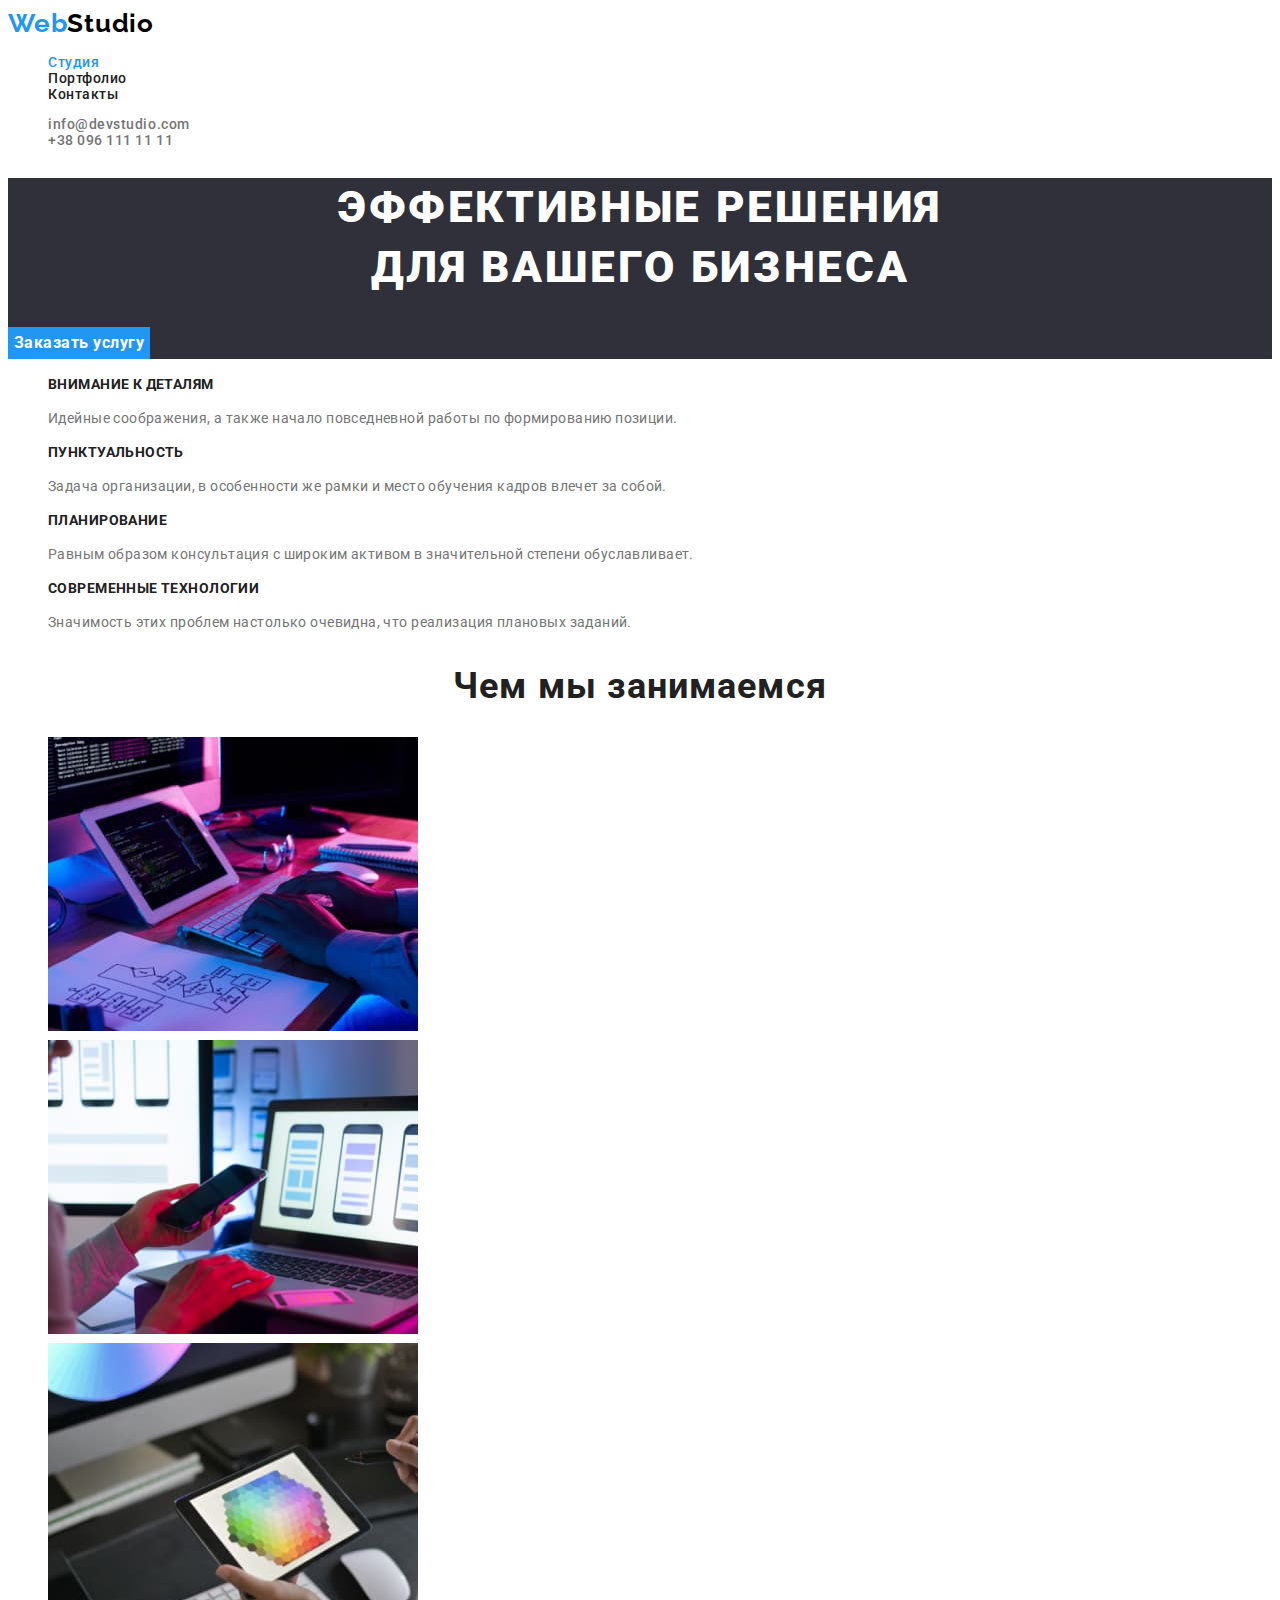
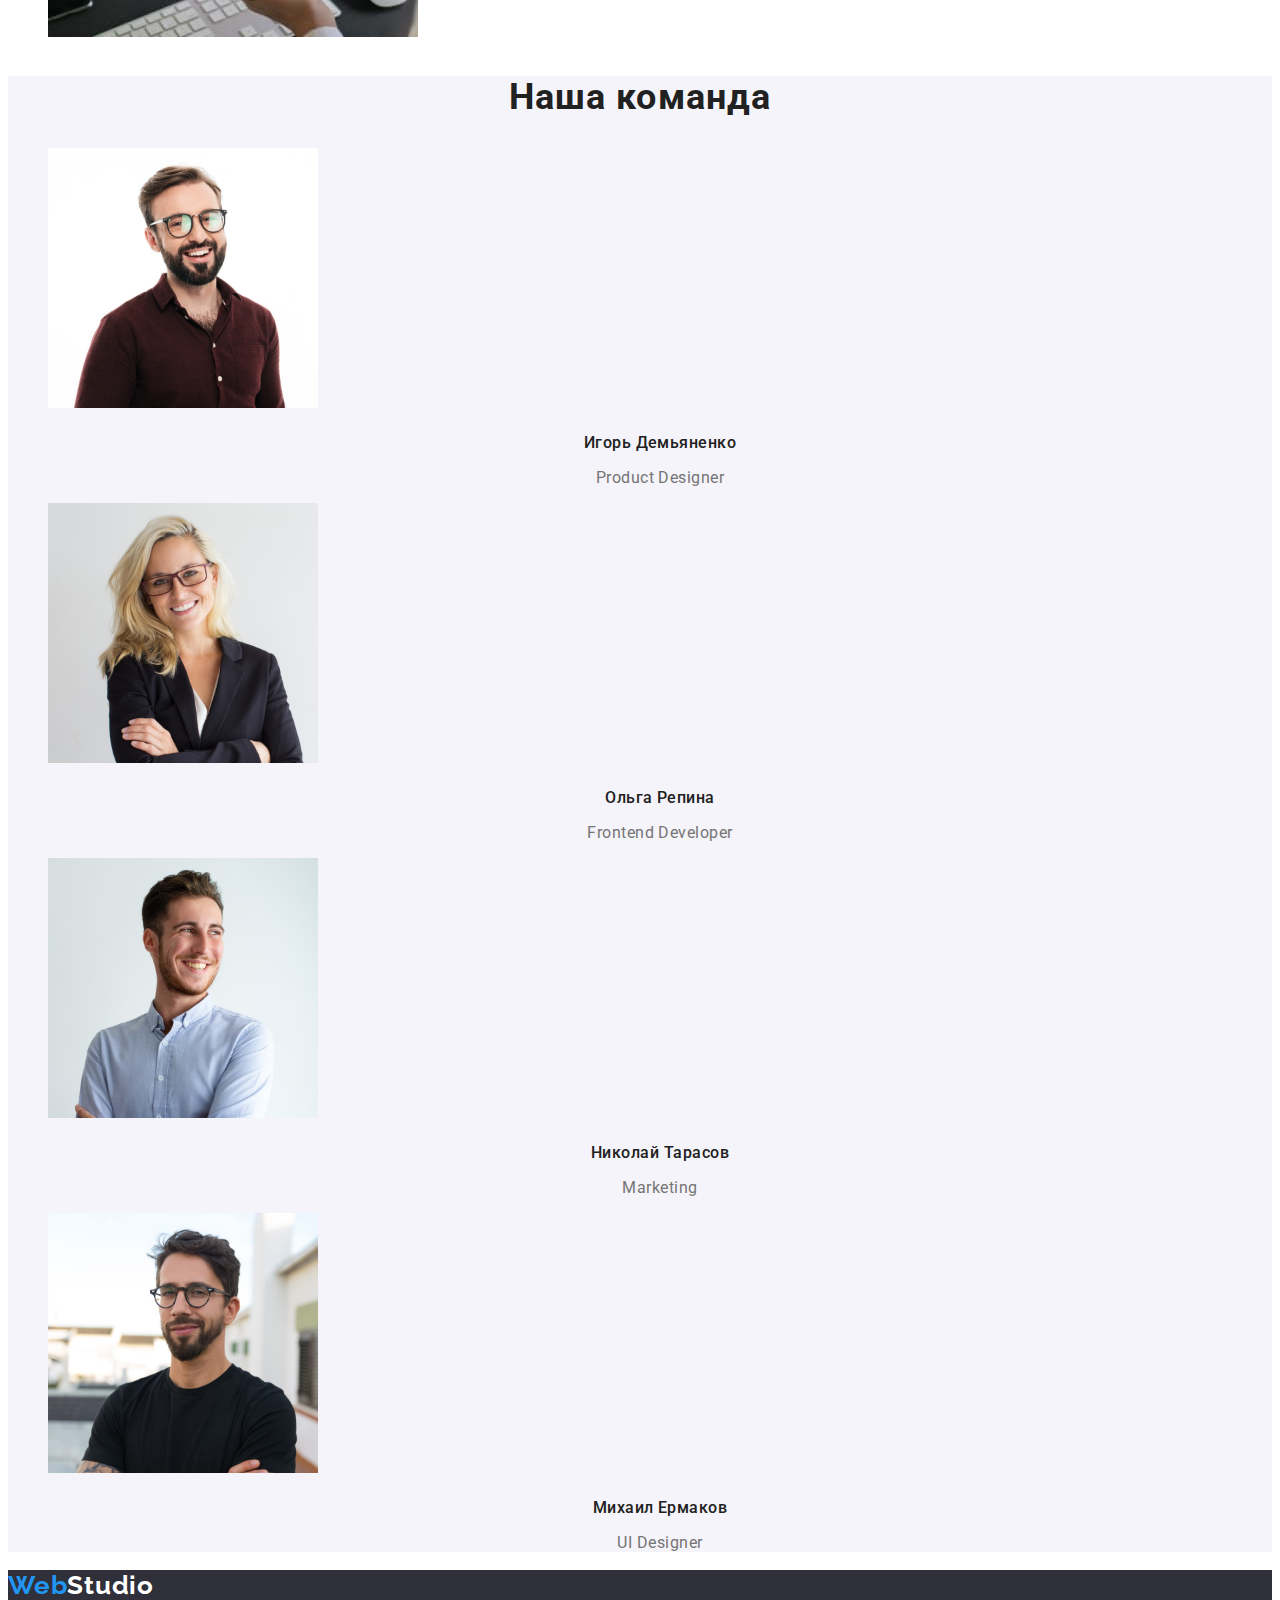
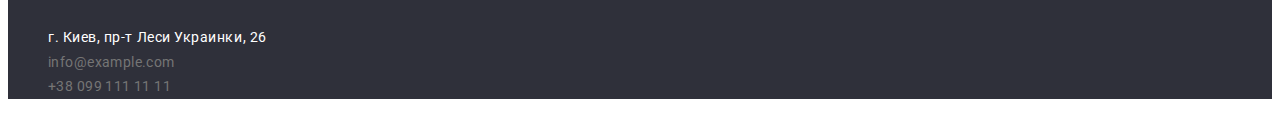
==== index.html @ 8a8a5fe9 "Перенесение фалов" ====
<!DOCTYPE html>
<html lang="ru">
  <head>
    <meta charset="UTF-8" />
    <meta http-equiv="X-UA-Compatible" content="IE=edge" />
    <meta name="viewport" content="width=device-width, initial-scale=1.0" />
    <title>Document</title>
    <link rel="preconnect" href="https://fonts.googleapis.com" />
    <link rel="preconnect" href="https://fonts.gstatic.com" crossorigin />
    <link
      href="https://fonts.googleapis.com/css2?family=Raleway:wght@700&family=Roboto:wght@400;500;700;900&display=swap"
      rel="stylesheet"
    />
    <link rel="stylesheet" href="./css/styles.css" />
  </head>
  <body>
    <!--Шапка сайтa-->
    <header class="header">
      <nav class="nav">
        <a href="./index.html" class="logo">Web<span class="logo-black">Studio</span></a>
        <ul class="site-nav list">
          <li><a href="" class="current">Студия</a></li>
          <li><a href="./portfolio.html" class="nav-link">Портфолио</a></li>
          <li><a href="" class="nav-link">Контакты</a></li>
        </ul>
      </nav>
      <ul class="contacts list">
        <li class="contacts-list">
          <a href="mailto:info@devstudio.com" class="contacts-link">info@devstudio.com</a>
        </li>
        <li class="contacts-list">
          <a href="tel:+380961111111" class="contacts-link">+38 096 111 11 11</a>
        </li>
      </ul>
    </header>
    <main>
      <!--Предложение услуги-->
      <section class="hero">
        <h1 class="hero-title">Эффективные решения <br />для вашего бизнеса</h1>
        <button type="button" class="button primary">Заказать услугу</button>
      </section>
      <!--Преимущества-->
      <section class="benefits">
        <h2 hidden>Преимущества</h2>
        <ul class="list">
          <li class="benefits-item">
            <h3 class="benefits-title">Внимание к деталям</h3>
            <p class="benefits-text">
              Идейные соображения, а также начало повседневной работы по формированию позиции.
            </p>
          </li>
          <li class="benefits-item">
            <h3 class="benefits-title">Пунктуальность</h3>
            <p class="benefits-text">
              Задача организации, в особенности же рамки и место обучения кадров влечет за собой.
            </p>
          </li>
          <li class="benefits-item">
            <h3 class="benefits-title">Планирование</h3>
            <p class="benefits-text">
              Равным образом консультация с широким активом в значительной степени обуславливает.
            </p>
          </li>
          <li class="benefits-item">
            <h3 class="benefits-title">Современные технологии</h3>
            <p class="benefits-text">
              Значимость этих проблем настолько очевидна, что реализация плановых заданий.
            </p>
          </li>
        </ul>
      </section>
      <!--Род деятельности-->
      <section class="occupation">
        <h2 class="title">Чем мы занимаемся</h2>
        <ul class="list">
          <li class="occupation-img">
            <img src="./images/occupation/box1.jpg" alt="Програмирование" width="370" />
          </li>
          <li class="occupation-img">
            <img
              src="./images/occupation/box2.jpg"
              alt="Оформление мобильных приложений"
              width="370"
            />
          </li>
          <li class="occupation-img">
            <img src="./images/occupation/box3.jpg" alt="Палитра цветов на планшете" width="370" />
          </li>
        </ul>
      </section>
      <!--Команда-->
      <section class="team">
        <h2 class="title">Наша команда</h2>
        <ul class="list">
          <li class="team-img">
            <img src="./images/team/team1.jpg" alt="Портрет" width="270" />
            <h3 class="team-title">Игорь Демьяненко</h3>
            <p class="team-text">Product Designer</p>
          </li>
          <li class="team-img">
            <img src="./images/team/team2.jpg" alt="Портрет" width="270" />
            <h3 class="team-title">Ольга Репина</h3>
            <p class="team-text">Frontend Developer</p>
          </li>
          <li class="team-img">
            <img src="./images/team/team3.jpg" alt="Портрет" width="270" />
            <h3 class="team-title">Николай Тарасов</h3>
            <p class="team-text">Marketing</p>
          </li>
          <li class="team-img">
            <img src="./images/team/team4.jpg" alt="Портрет" width="270" />
            <h3 class="team-title">Михаил Ермаков</h3>
            <p class="team-text">UI Designer</p>
          </li>
        </ul>
      </section>
    </main>
    <!--Футер-->
    <footer class="footer">
      <a href="./index.html" class="logo">Web<span class="logo-white">Studio</span></a>
      <address class="address">
        <ul class="list">
          <li class="address-item">
            <a href="" class="adress-link">г. Киев, пр-т Леси Украинки, 26</a>
          </li>
          <li class="contacts-footer">
            <a href="mail.to:info@example.com" class="contacts-link">info@example.com</a>
          </li>
          <li class="contacts-footer">
            <a href="tel:+380991111111" class="contacts-link">+38 099 111 11 11</a>
          </li>
        </ul>
      </address>
    </footer>
  </body>
</html>
---- css/styles.css ----
:root {
  --primary-text-color: #757575;
  --title-text-color: #212121;
  --accent-color: #2196f3;
  --primary-white-color: #ffffff;
  --primary-black-color: #000000;
  --primary-font-family: 'Roboto', sans-serif;
  --secondary-font: 'Raleway', sans-serif;
  --background-color: #2f303a;
  --bgc-secondary-color: #f5f4fa;
}

body {
  font-family: var(--primary-font-family);
  font-size: 18px;
  line-height: 1.67;
  letter-spacing: 0.03em;
  background-color: var(--primary-white-color);
  color: var(--primary-text-color);
}

/* Точки списка, линки */
.list {
  list-style: none;
}

[href] {
  text-decoration: none;
}

/* Хедер*/
.header {
  background-color: var(--primary-white-color);
}

/* Логотип */
.logo {
  font-family: var(--secondary-font);
  font-weight: 700;
  font-size: 26px;
  line-height: 1.19;
  letter-spacing: 0.03em;
  color: var(--accent-color);
}

.logo-black {
  color: var(--primary-black-color);
}

.logo-white {
  color: var(--primary-white-color);
}

/* Навигация */

.site-nav {
  font-weight: 500;
  font-size: 14px;
  line-height: 1.14;
}

.nav-link {
  color: var(--title-text-color);
}

.site-nav .current {
  color: var(--accent-color);
}

.nav-link:hover,
.nav-link:focus {
  color: var(--accent-color);
}

/* Контакты*/

.contacts {
  font-weight: 500;
  font-size: 14px;
  line-height: 1.14;
}

.contacts-link {
  color: var(--primary-text-color);
}

.contacts-link:hover,
.contacts-link:focus {
  color: var(--accent-color);
}

/* Секция герой */

.hero {
  background-color: var(--background-color);
}

.hero-title {
  font-weight: 900;
  font-size: 44px;
  line-height: 1.36;
  text-align: center;
  letter-spacing: 0.06em;
  text-transform: uppercase;
  color: var(--primary-white-color);
}

/* Кнопка */

.button.primary {
  font-weight: 700;
  font-size: 16px;
  line-height: 1.87;
  cursor: pointer;
  background-color: var(--accent-color);
  color: var(--primary-white-color);
}

.button.primary:hover,
.button.primary:focus {
  background-color: #188ce8;
}

/* Секция преимущества */

.benefits {
  background-color: var(--primary-white-color);
}

.benefits-title {
  font-weight: 700;
  font-size: 14px;
  line-height: 1.14;
  letter-spacing: 0.03em;
  text-transform: uppercase;
  color: var(--title-text-color);
}

.benefits-text {
  font-size: 14px;
  line-height: 1.71;
  letter-spacing: 0.03em;
  color: var(--primary-text-color);
}

/* Секция род деятельности */

.title {
  font-weight: 700;
  font-size: 36px;
  line-height: 1.17;
  text-align: center;
  letter-spacing: 0.03em;
  color: var(--title-text-color);
}

/* Секция команда */

.team {
  background-color: var(--bgc-secondary-color);
}

.team-title {
  font-weight: 500;
  font-size: 16px;
  line-height: 1.19;
  text-align: center;
  letter-spacing: 0.03em;
  color: var(--title-text-color);
}

.team-text {
  font-size: 16px;
  line-height: 1.19;
  text-align: center;
  letter-spacing: 0.03em;
  color: var(--primary-text-color);
}

/* Футер */

.footer {
  background-color: var(--background-color);
}

.address {
  font-style: normal;
}

.adress-link {
  font-size: 14px;
  color: var(--primary-white-color);
}

.contacts-footer {
  font-size: 14px;
  line-height: 1.71;
  letter-spacing: 0.03em;
  color: rgba(255, 255, 255, 0.6);
}

/* Cтили для страницы портфолио */

.site-nav .current {
  color: var(--accent-color);
}

.site-nav .current:hover,
.site-nav .current:focus {
  color: var(--accent-color);
}

/* Кнопка */

.button {
  font-family: inherit;
  font-weight: 500;
  font-size: 16px;
  line-height: 1.62;
  text-align: center;
  letter-spacing: 0.03em;
  cursor: pointer;
  border: none;
  color: var(--title-text-color);
  background-color: var(--bgc-secondary-color);
}

.button:hover,
.button:focus {
  color: var(--primary-white-color);
  background-color: var(--accent-color);
}

/* Секция портфолио */

.portfolio-title {
  font-weight: 700;
  font-size: 18px;
  line-height: 2;
  letter-spacing: 0.06em;
  color: var(--title-text-color);
}

.portfolio-text {
  font-size: 16px;
  line-height: 1.87;
  letter-spacing: 0.03em;
  color: var(--primary-text-color);
}
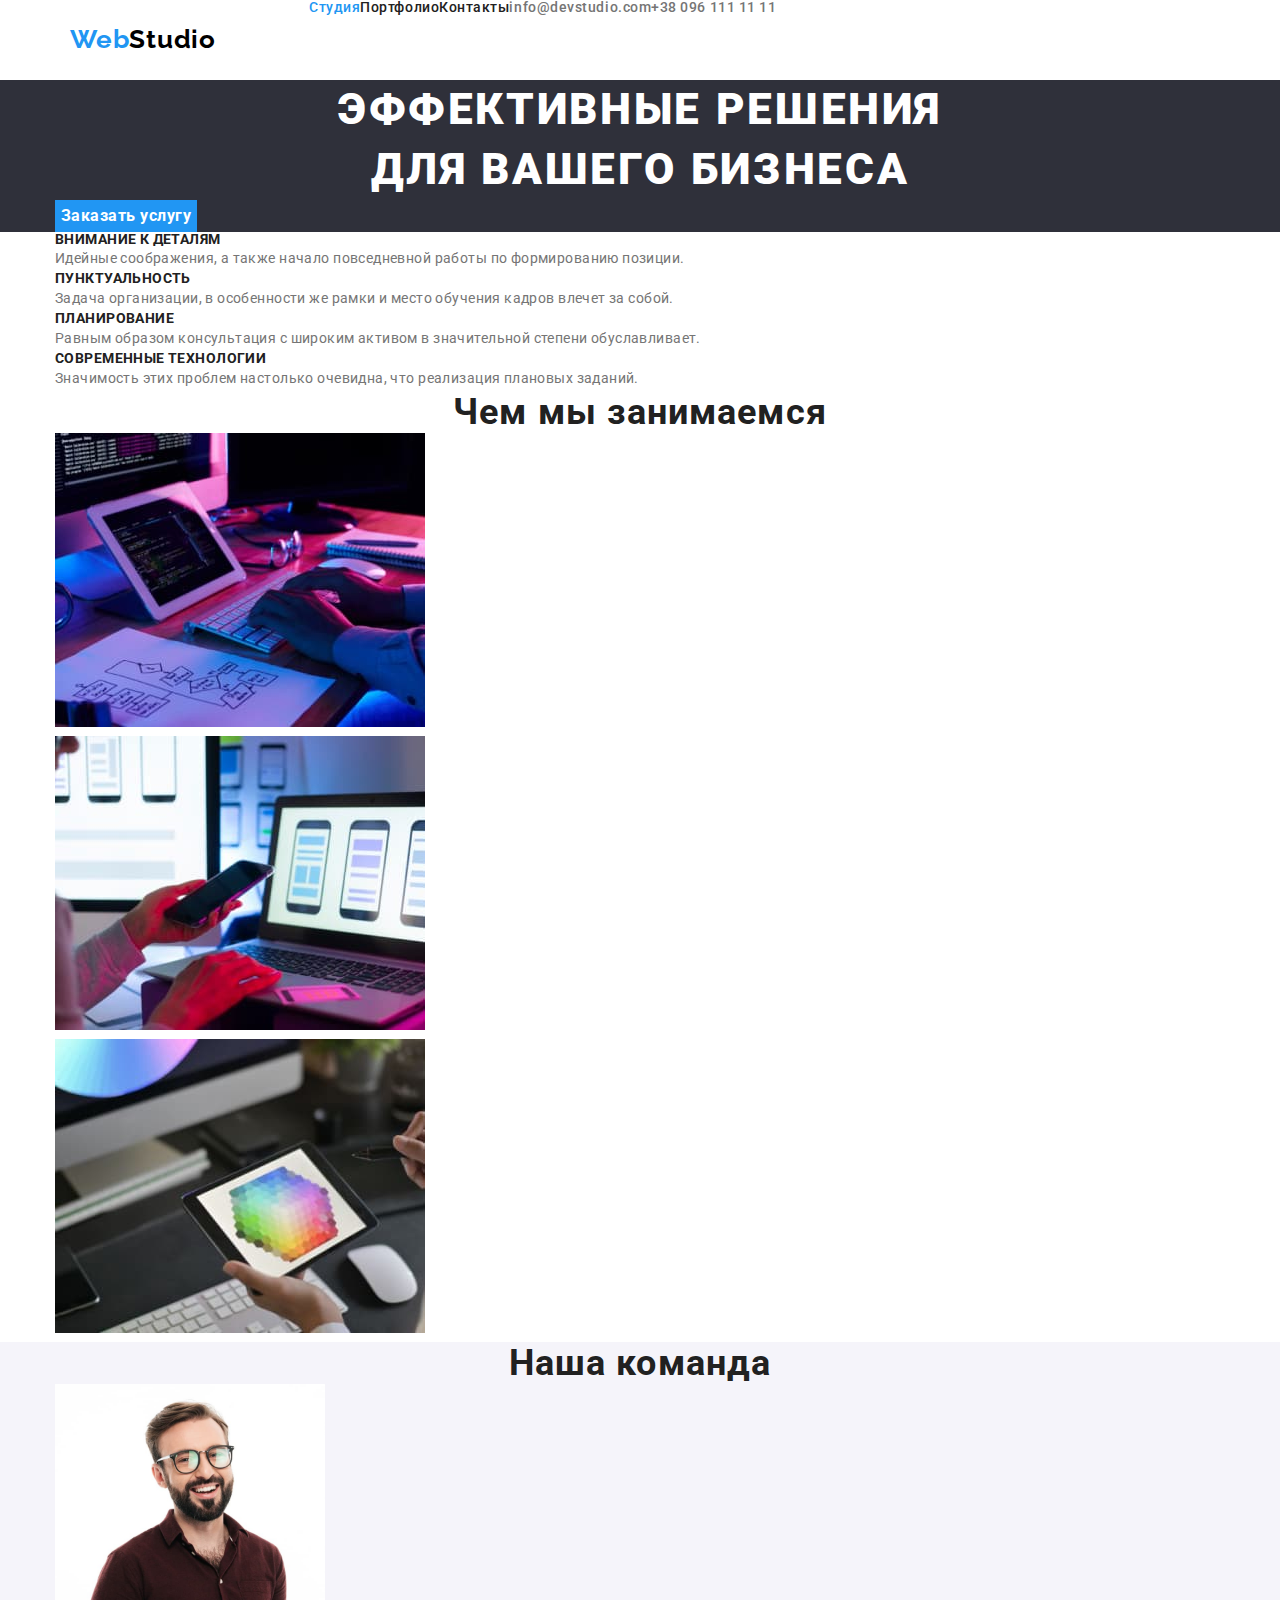
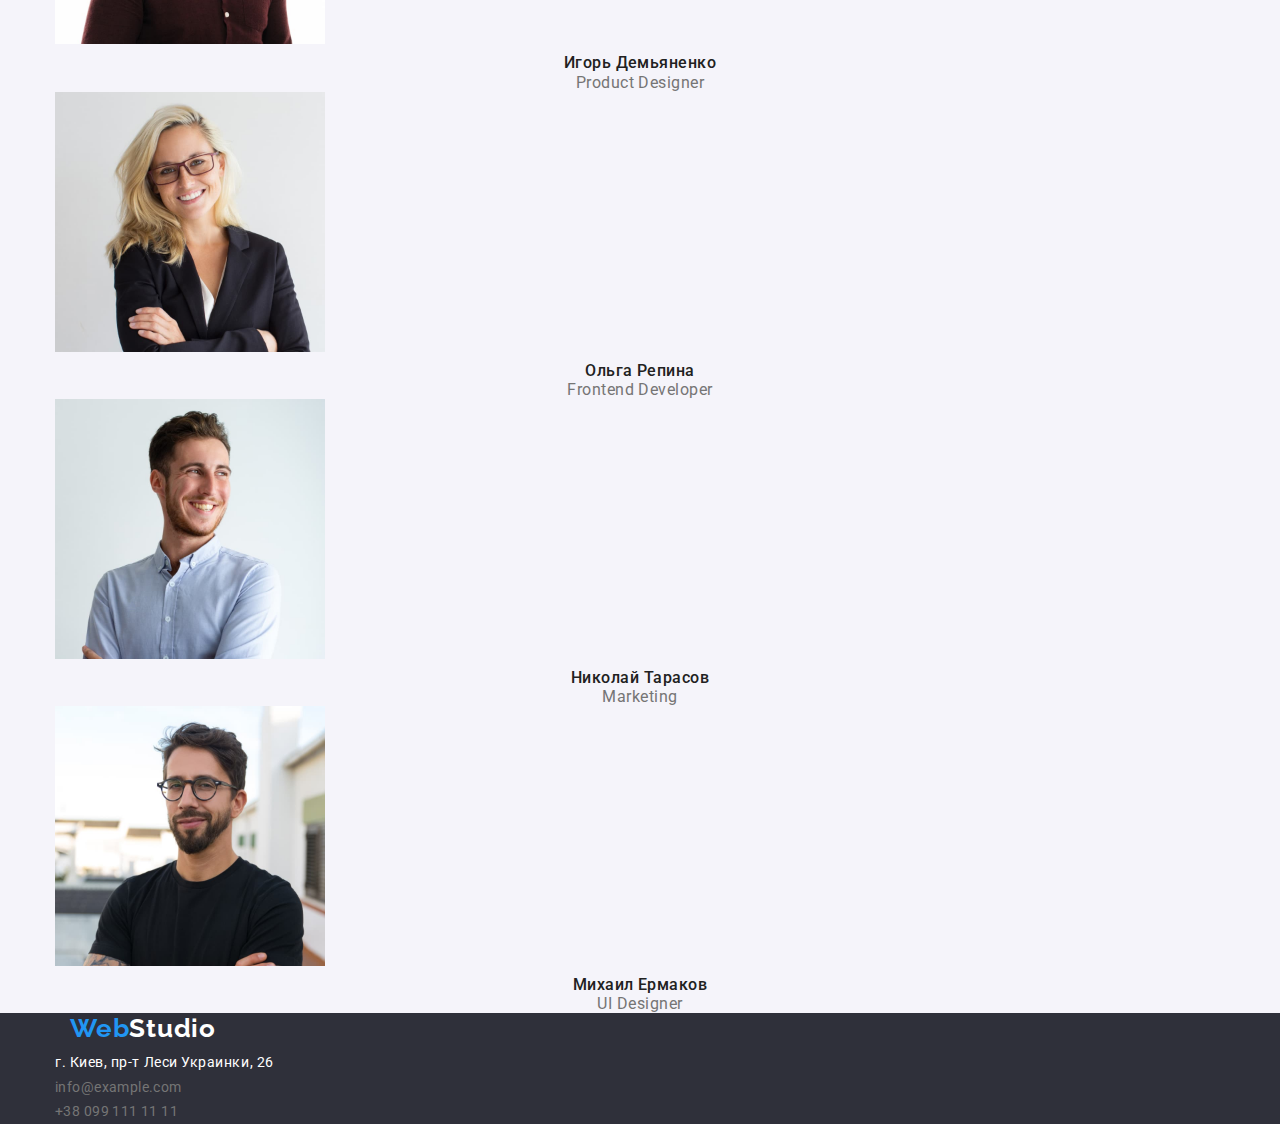
==== commit f91b657b: "Хоть каплю понятно, по-этому комит" ====
--- a/index.html
+++ b/index.html
@@ -11,126 +11,146 @@
       href="https://fonts.googleapis.com/css2?family=Raleway:wght@700&family=Roboto:wght@400;500;700;900&display=swap"
       rel="stylesheet"
     />
+    <link
+      rel="stylesheet"
+      href="https://cdnjs.cloudflare.com/ajax/libs/modern-normalize/1.1.0/modern-normalize.min.css"
+    />
     <link rel="stylesheet" href="./css/styles.css" />
   </head>
   <body>
     <!--Шапка сайтa-->
     <header class="header">
-      <nav class="nav">
-        <a href="./index.html" class="logo">Web<span class="logo-black">Studio</span></a>
-        <ul class="site-nav list">
-          <li><a href="" class="current">Студия</a></li>
-          <li><a href="./portfolio.html" class="nav-link">Портфолио</a></li>
-          <li><a href="" class="nav-link">Контакты</a></li>
+      <div class="conteiner heder-conteiner">
+        <nav class="nav">
+          <a href="./index.html" class="logo">Web<span class="logo-black">Studio</span></a>
+          <ul class="site-nav list">
+            <li><a href="" class="nav-link current">Студия</a></li>
+            <li><a href="./portfolio.html" class="nav-link">Портфолио</a></li>
+            <li><a href="" class="nav-link">Контакты</a></li>
+          </ul>
+        </nav>
+        <ul class="contacts list">
+          <li class="contacts-list">
+            <a href="mailto:info@devstudio.com" class="contacts-link">info@devstudio.com</a>
+          </li>
+          <li class="contacts-list">
+            <a href="tel:+380961111111" class="contacts-link">+38 096 111 11 11</a>
+          </li>
         </ul>
-      </nav>
-      <ul class="contacts list">
-        <li class="contacts-list">
-          <a href="mailto:info@devstudio.com" class="contacts-link">info@devstudio.com</a>
-        </li>
-        <li class="contacts-list">
-          <a href="tel:+380961111111" class="contacts-link">+38 096 111 11 11</a>
-        </li>
-      </ul>
+      </div>
     </header>
     <main>
       <!--Предложение услуги-->
       <section class="hero">
-        <h1 class="hero-title">Эффективные решения <br />для вашего бизнеса</h1>
-        <button type="button" class="button primary">Заказать услугу</button>
+        <div class="conteiner">
+          <h1 class="hero-title">Эффективные решения <br />для вашего бизнеса</h1>
+          <button type="button" class="button primary">Заказать услугу</button>
+        </div>
       </section>
       <!--Преимущества-->
       <section class="benefits">
-        <h2 hidden>Преимущества</h2>
-        <ul class="list">
-          <li class="benefits-item">
-            <h3 class="benefits-title">Внимание к деталям</h3>
-            <p class="benefits-text">
-              Идейные соображения, а также начало повседневной работы по формированию позиции.
-            </p>
-          </li>
-          <li class="benefits-item">
-            <h3 class="benefits-title">Пунктуальность</h3>
-            <p class="benefits-text">
-              Задача организации, в особенности же рамки и место обучения кадров влечет за собой.
-            </p>
-          </li>
-          <li class="benefits-item">
-            <h3 class="benefits-title">Планирование</h3>
-            <p class="benefits-text">
-              Равным образом консультация с широким активом в значительной степени обуславливает.
-            </p>
-          </li>
-          <li class="benefits-item">
-            <h3 class="benefits-title">Современные технологии</h3>
-            <p class="benefits-text">
-              Значимость этих проблем настолько очевидна, что реализация плановых заданий.
-            </p>
-          </li>
-        </ul>
+        <div class="conteiner">
+          <h2 hidden>Преимущества</h2>
+          <ul class="list">
+            <li class="benefits-item">
+              <h3 class="benefits-title">Внимание к деталям</h3>
+              <p class="benefits-text">
+                Идейные соображения, а также начало повседневной работы по формированию позиции.
+              </p>
+            </li>
+            <li class="benefits-item">
+              <h3 class="benefits-title">Пунктуальность</h3>
+              <p class="benefits-text">
+                Задача организации, в особенности же рамки и место обучения кадров влечет за собой.
+              </p>
+            </li>
+            <li class="benefits-item">
+              <h3 class="benefits-title">Планирование</h3>
+              <p class="benefits-text">
+                Равным образом консультация с широким активом в значительной степени обуславливает.
+              </p>
+            </li>
+            <li class="benefits-item">
+              <h3 class="benefits-title">Современные технологии</h3>
+              <p class="benefits-text">
+                Значимость этих проблем настолько очевидна, что реализация плановых заданий.
+              </p>
+            </li>
+          </ul>
+        </div>
       </section>
       <!--Род деятельности-->
       <section class="occupation">
-        <h2 class="title">Чем мы занимаемся</h2>
-        <ul class="list">
-          <li class="occupation-img">
-            <img src="./images/occupation/box1.jpg" alt="Програмирование" width="370" />
-          </li>
-          <li class="occupation-img">
-            <img
-              src="./images/occupation/box2.jpg"
-              alt="Оформление мобильных приложений"
-              width="370"
-            />
-          </li>
-          <li class="occupation-img">
-            <img src="./images/occupation/box3.jpg" alt="Палитра цветов на планшете" width="370" />
-          </li>
-        </ul>
+        <div class="conteiner">
+          <h2 class="title">Чем мы занимаемся</h2>
+          <ul class="list">
+            <li class="occupation-img">
+              <img src="./images/occupation/box1.jpg" alt="Програмирование" width="370" />
+            </li>
+            <li class="occupation-img">
+              <img
+                src="./images/occupation/box2.jpg"
+                alt="Оформление мобильных приложений"
+                width="370"
+              />
+            </li>
+            <li class="occupation-img">
+              <img
+                src="./images/occupation/box3.jpg"
+                alt="Палитра цветов на планшете"
+                width="370"
+              />
+            </li>
+          </ul>
+        </div>
       </section>
       <!--Команда-->
       <section class="team">
-        <h2 class="title">Наша команда</h2>
-        <ul class="list">
-          <li class="team-img">
-            <img src="./images/team/team1.jpg" alt="Портрет" width="270" />
-            <h3 class="team-title">Игорь Демьяненко</h3>
-            <p class="team-text">Product Designer</p>
-          </li>
-          <li class="team-img">
-            <img src="./images/team/team2.jpg" alt="Портрет" width="270" />
-            <h3 class="team-title">Ольга Репина</h3>
-            <p class="team-text">Frontend Developer</p>
-          </li>
-          <li class="team-img">
-            <img src="./images/team/team3.jpg" alt="Портрет" width="270" />
-            <h3 class="team-title">Николай Тарасов</h3>
-            <p class="team-text">Marketing</p>
-          </li>
-          <li class="team-img">
-            <img src="./images/team/team4.jpg" alt="Портрет" width="270" />
-            <h3 class="team-title">Михаил Ермаков</h3>
-            <p class="team-text">UI Designer</p>
-          </li>
-        </ul>
+        <div class="conteiner">
+          <h2 class="title">Наша команда</h2>
+          <ul class="list">
+            <li class="team-img">
+              <img src="./images/team/team1.jpg" alt="Портрет" width="270" />
+              <h3 class="team-title">Игорь Демьяненко</h3>
+              <p class="team-text">Product Designer</p>
+            </li>
+            <li class="team-img">
+              <img src="./images/team/team2.jpg" alt="Портрет" width="270" />
+              <h3 class="team-title">Ольга Репина</h3>
+              <p class="team-text">Frontend Developer</p>
+            </li>
+            <li class="team-img">
+              <img src="./images/team/team3.jpg" alt="Портрет" width="270" />
+              <h3 class="team-title">Николай Тарасов</h3>
+              <p class="team-text">Marketing</p>
+            </li>
+            <li class="team-img">
+              <img src="./images/team/team4.jpg" alt="Портрет" width="270" />
+              <h3 class="team-title">Михаил Ермаков</h3>
+              <p class="team-text">UI Designer</p>
+            </li>
+          </ul>
+        </div>
       </section>
     </main>
     <!--Футер-->
     <footer class="footer">
-      <a href="./index.html" class="logo">Web<span class="logo-white">Studio</span></a>
-      <address class="address">
-        <ul class="list">
-          <li class="address-item">
-            <a href="" class="adress-link">г. Киев, пр-т Леси Украинки, 26</a>
-          </li>
-          <li class="contacts-footer">
-            <a href="mail.to:info@example.com" class="contacts-link">info@example.com</a>
-          </li>
-          <li class="contacts-footer">
-            <a href="tel:+380991111111" class="contacts-link">+38 099 111 11 11</a>
-          </li>
-        </ul>
-      </address>
+      <div class="conteiner">
+        <a href="./index.html" class="logo">Web<span class="logo-white">Studio</span></a>
+        <address class="address">
+          <ul class="list">
+            <li class="address-item">
+              <a href="" class="adress-link">г. Киев, пр-т Леси Украинки, 26</a>
+            </li>
+            <li class="contacts-footer">
+              <a href="mail.to:info@example.com" class="contacts-link">info@example.com</a>
+            </li>
+            <li class="contacts-footer">
+              <a href="tel:+380991111111" class="contacts-link">+38 099 111 11 11</a>
+            </li>
+          </ul>
+        </address>
+      </div>
     </footer>
   </body>
 </html>
--- a/css/styles.css
+++ b/css/styles.css
@@ -19,8 +19,22 @@
   color: var(--primary-text-color);
 }
 
-/* Точки списка, линки */
+/* Спецификация */
+
+h1,
+h2,
+h3,
+h4,
+h5,
+h6,
+p,
+ul {
+  margin-top: 0;
+  margin-bottom: 0;
+}
+
 .list {
+  padding-left: 0;
   list-style: none;
 }
 
@@ -28,18 +42,35 @@
   text-decoration: none;
 }
 
+/* Контейнер */
+
+.conteiner {
+  width: 1200px;
+  padding-left: 15px;
+  padding-right: 15px;
+  margin-right: auto;
+  margin-left: auto;
+}
+
+.heder-conteiner {
+  display: flex;
+}
+
 /* Хедер*/
+
 .header {
   background-color: var(--primary-white-color);
 }
 
 /* Логотип */
+
 .logo {
   font-family: var(--secondary-font);
   font-weight: 700;
   font-size: 26px;
   line-height: 1.19;
   letter-spacing: 0.03em;
+  margin: 24px 93px 25px 15px;
   color: var(--accent-color);
 }
 
@@ -53,10 +84,15 @@
 
 /* Навигация */
 
+.nav {
+  display: flex;
+}
+
 .site-nav {
   font-weight: 500;
   font-size: 14px;
   line-height: 1.14;
+  display: flex;
 }
 
 .nav-link {
@@ -65,6 +101,7 @@
 
 .site-nav .current {
   color: var(--accent-color);
+  /* margin-right: 50px; */
 }
 
 .nav-link:hover,
@@ -78,6 +115,7 @@
   font-weight: 500;
   font-size: 14px;
   line-height: 1.14;
+  display: flex;
 }
 
 .contacts-link {
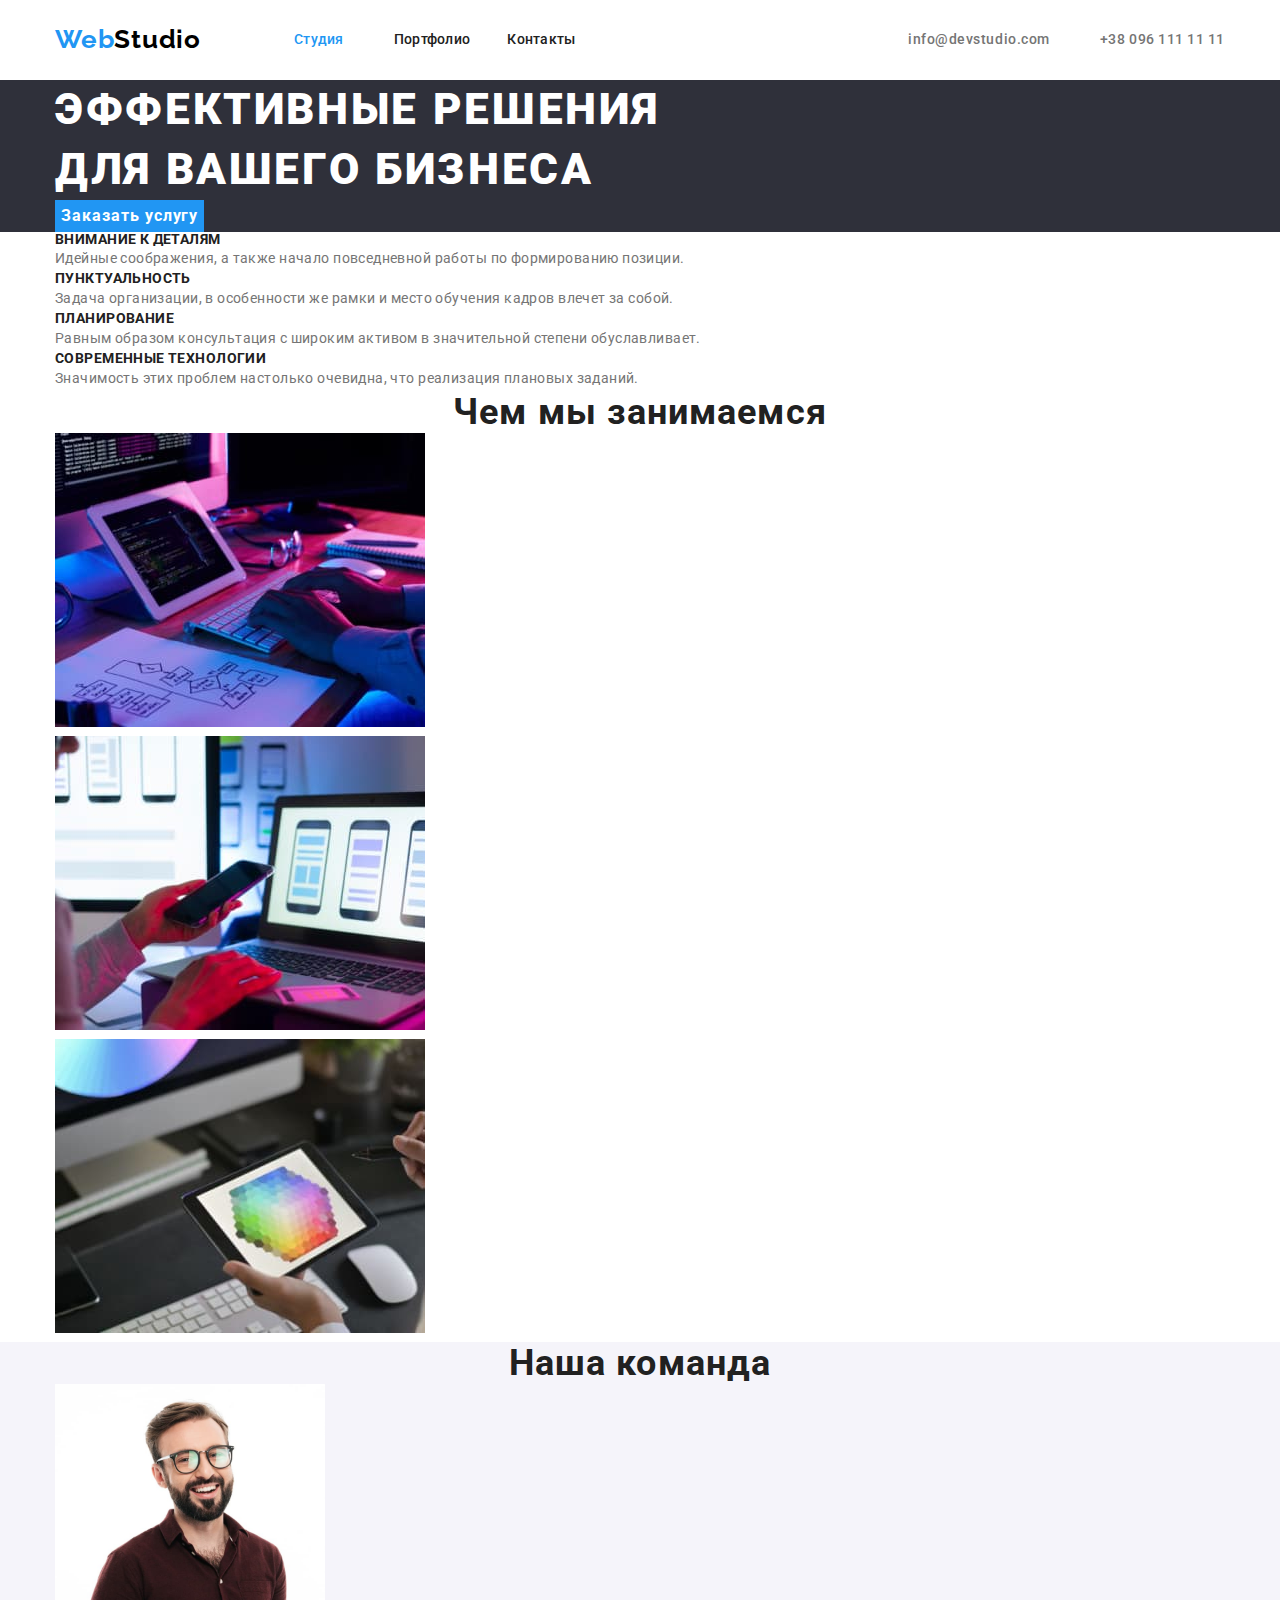
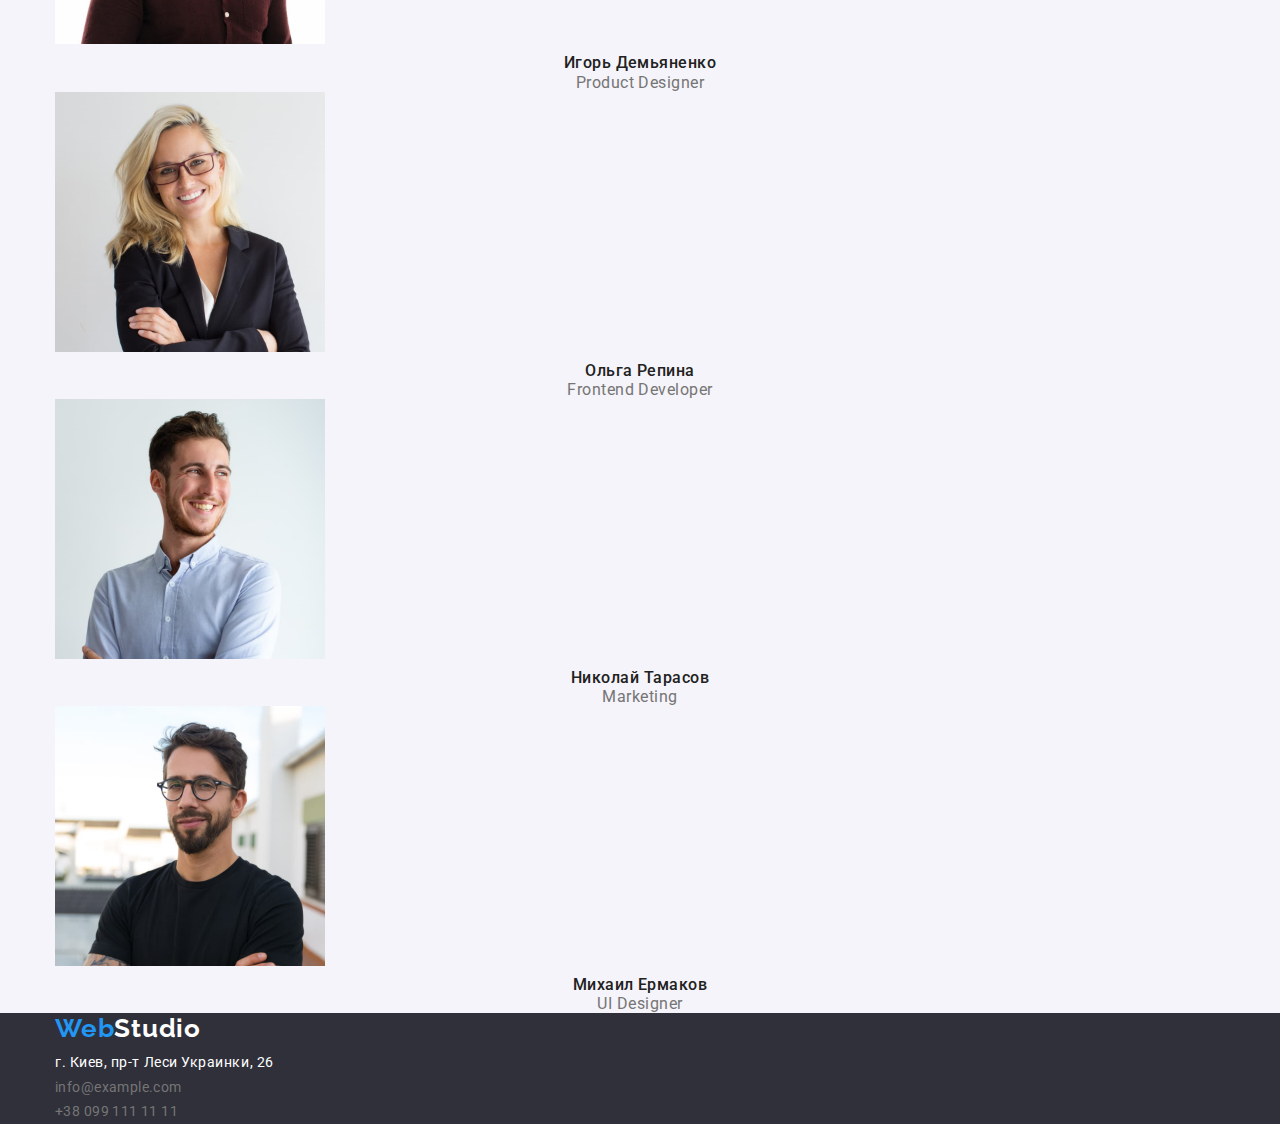
==== commit f7cc62e8: "Хедер" ====
--- a/index.html
+++ b/index.html
@@ -22,10 +22,12 @@
     <header class="header">
       <div class="conteiner heder-conteiner">
         <nav class="nav">
-          <a href="./index.html" class="logo">Web<span class="logo-black">Studio</span></a>
+          <a href="./index.html" class="logo">Web<span class="logo-black">Studio</span> </a>
           <ul class="site-nav list">
-            <li><a href="" class="nav-link current">Студия</a></li>
-            <li><a href="./portfolio.html" class="nav-link">Портфолио</a></li>
+            <li class="link"><a href="" class="nav-link current">Студия</a></li>
+            <li class="link-portfolio">
+              <a href="./portfolio.html" class="nav-link">Портфолио</a>
+            </li>
             <li><a href="" class="nav-link">Контакты</a></li>
           </ul>
         </nav>
--- a/css/styles.css
+++ b/css/styles.css
@@ -54,6 +54,7 @@
 
 .heder-conteiner {
   display: flex;
+  align-items: center;
 }
 
 /* Хедер*/
@@ -70,7 +71,7 @@
   font-size: 26px;
   line-height: 1.19;
   letter-spacing: 0.03em;
-  margin: 24px 93px 25px 15px;
+  margin: 24px 93px 25px 0;
   color: var(--accent-color);
 }
 
@@ -86,22 +87,31 @@
 
 .nav {
   display: flex;
+  align-items: center;
 }
 
 .site-nav {
   font-weight: 500;
   font-size: 14px;
   line-height: 1.14;
+  letter-spacing: 0.02em;
   display: flex;
 }
 
+.link {
+  margin-right: 50px;
+}
+
+.link-portfolio {
+  margin-right: 37px;
+}
+
 .nav-link {
   color: var(--title-text-color);
 }
 
 .site-nav .current {
   color: var(--accent-color);
-  /* margin-right: 50px; */
 }
 
 .nav-link:hover,
@@ -116,6 +126,7 @@
   font-size: 14px;
   line-height: 1.14;
   display: flex;
+  margin-left: auto;
 }
 
 .contacts-link {
@@ -127,6 +138,10 @@
   color: var(--accent-color);
 }
 
+.contacts-list:first-child {
+  margin-right: 50px;
+}
+
 /* Секция герой */
 
 .hero {
@@ -134,10 +149,10 @@
 }
 
 .hero-title {
+  width: 696px;
   font-weight: 900;
   font-size: 44px;
   line-height: 1.36;
-  text-align: center;
   letter-spacing: 0.06em;
   text-transform: uppercase;
   color: var(--primary-white-color);
@@ -149,6 +164,7 @@
   font-weight: 700;
   font-size: 16px;
   line-height: 1.87;
+  letter-spacing: 0.06em;
   cursor: pointer;
   background-color: var(--accent-color);
   color: var(--primary-white-color);
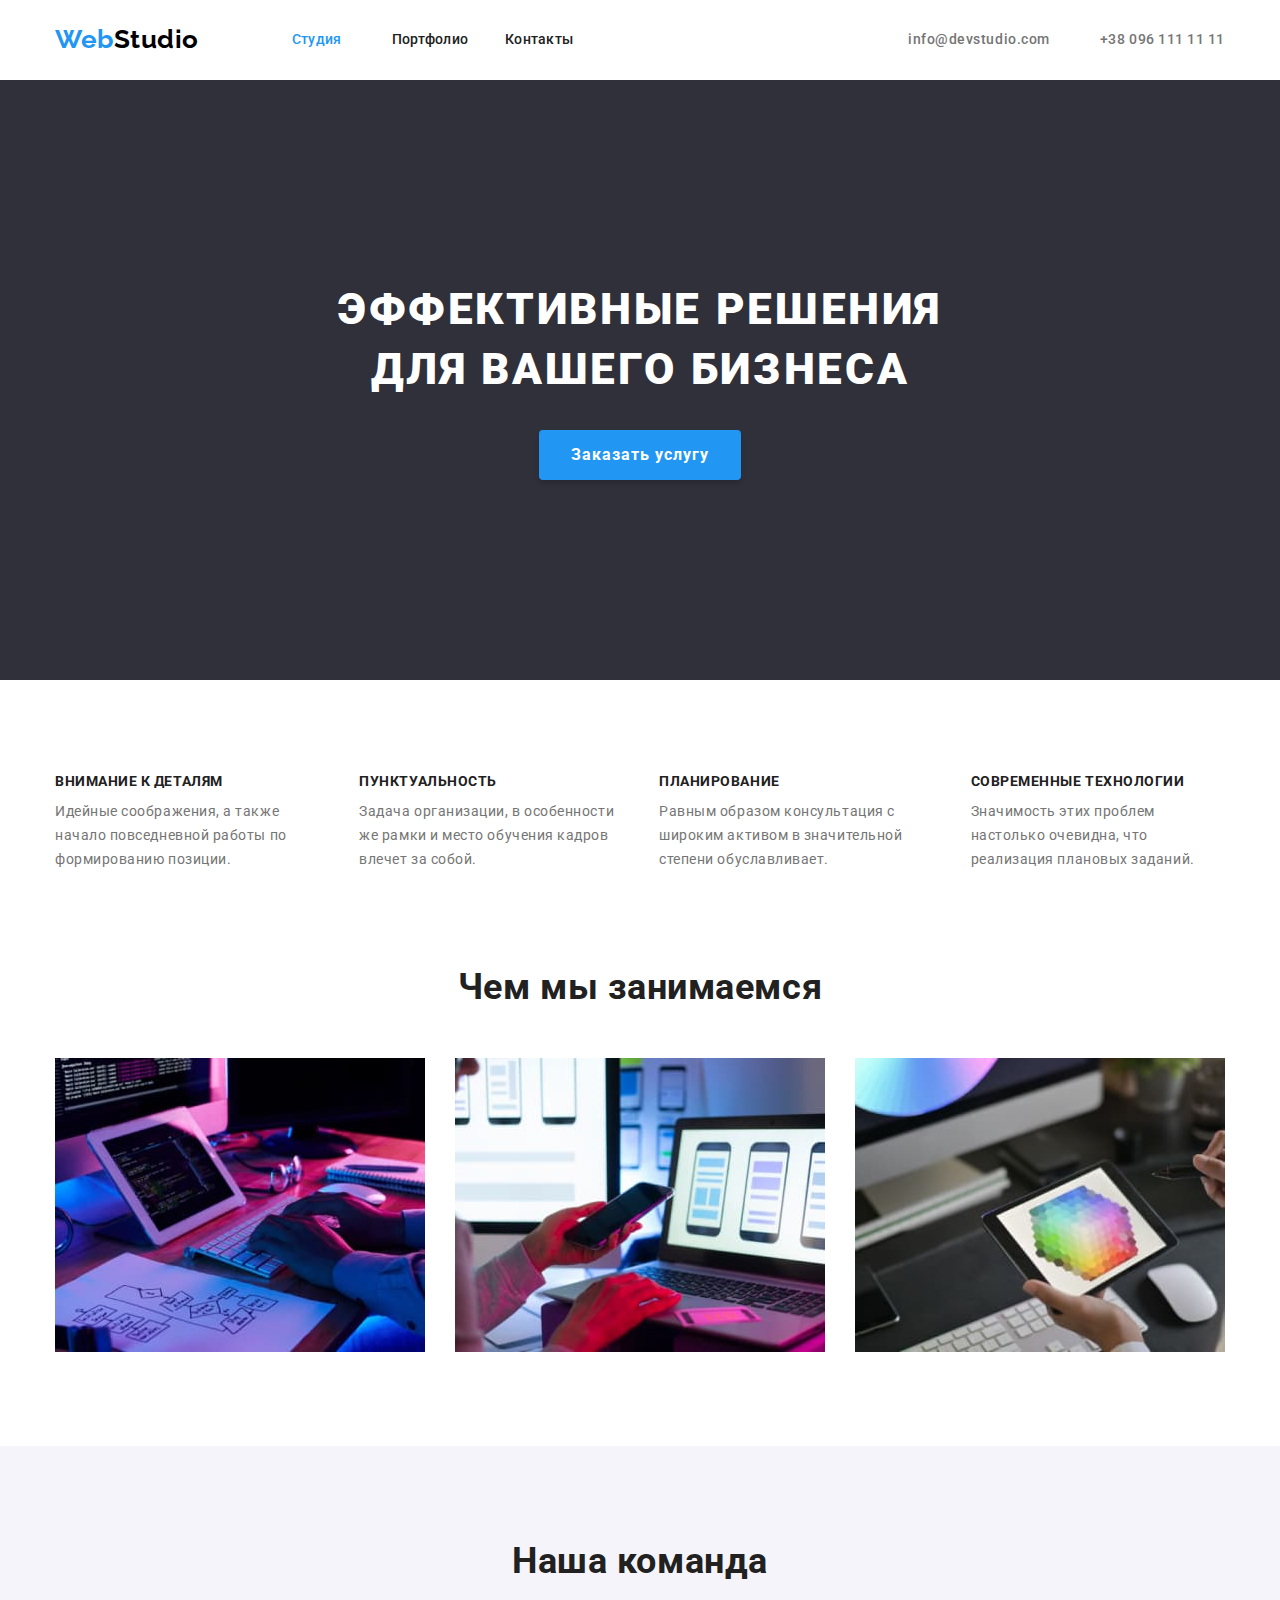
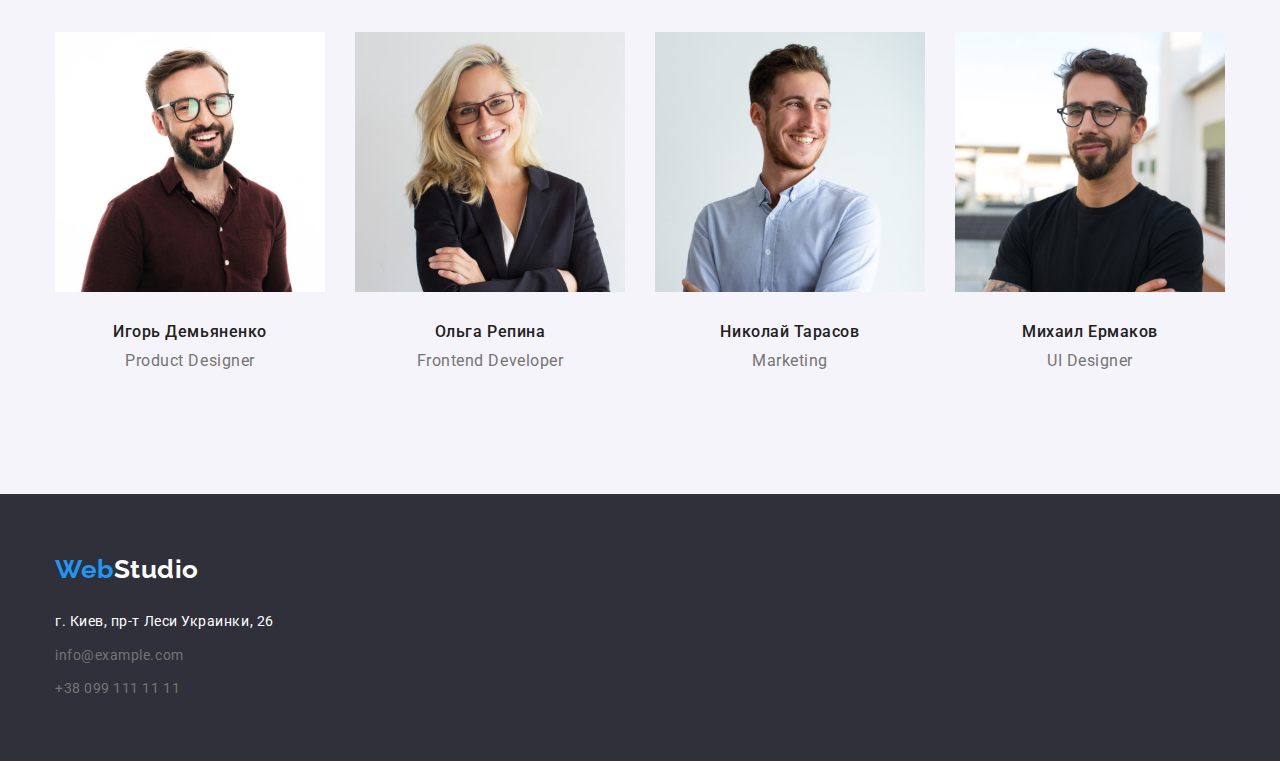
==== commit 4dd7c398: "ДЗ-3 закончила" ====
--- a/index.html
+++ b/index.html
@@ -53,7 +53,7 @@
       <section class="benefits">
         <div class="conteiner">
           <h2 hidden>Преимущества</h2>
-          <ul class="list">
+          <ul class="benefits-list list">
             <li class="benefits-item">
               <h3 class="benefits-title">Внимание к деталям</h3>
               <p class="benefits-text">
@@ -85,7 +85,7 @@
       <section class="occupation">
         <div class="conteiner">
           <h2 class="title">Чем мы занимаемся</h2>
-          <ul class="list">
+          <ul class="occupation-list list">
             <li class="occupation-img">
               <img src="./images/occupation/box1.jpg" alt="Програмирование" width="370" />
             </li>
@@ -110,7 +110,7 @@
       <section class="team">
         <div class="conteiner">
           <h2 class="title">Наша команда</h2>
-          <ul class="list">
+          <ul class="team-list list">
             <li class="team-img">
               <img src="./images/team/team1.jpg" alt="Портрет" width="270" />
               <h3 class="team-title">Игорь Демьяненко</h3>
@@ -138,7 +138,7 @@
     <!--Футер-->
     <footer class="footer">
       <div class="conteiner">
-        <a href="./index.html" class="logo">Web<span class="logo-white">Studio</span></a>
+        <a href="./index.html" class="logo-footer">Web<span class="logo-white">Studio</span></a>
         <address class="address">
           <ul class="list">
             <li class="address-item">
--- a/css/styles.css
+++ b/css/styles.css
@@ -8,6 +8,8 @@
   --secondary-font: 'Raleway', sans-serif;
   --background-color: #2f303a;
   --bgc-secondary-color: #f5f4fa;
+  --primary-item-size: 30px;
+  --secondary-item-size: 94px;
 }
 
 body {
@@ -42,6 +44,11 @@
   text-decoration: none;
 }
 
+img {
+  display: block;
+  max-width: 100%;
+}
+
 /* Контейнер */
 
 .conteiner {
@@ -66,12 +73,12 @@
 /* Логотип */
 
 .logo {
+  margin: 24px 93px 25px 0;
+
   font-family: var(--secondary-font);
   font-weight: 700;
   font-size: 26px;
   line-height: 1.19;
-  letter-spacing: 0.03em;
-  margin: 24px 93px 25px 0;
   color: var(--accent-color);
 }
 
@@ -83,6 +90,17 @@
   color: var(--primary-white-color);
 }
 
+.logo-footer {
+  display: block;
+  padding-top: 60px;
+
+  font-family: var(--secondary-font);
+  font-weight: 700;
+  font-size: 26px;
+  line-height: 1.19;
+  color: var(--accent-color);
+}
+
 /* Навигация */
 
 .nav {
@@ -91,11 +109,12 @@
 }
 
 .site-nav {
+  display: flex;
+
   font-weight: 500;
   font-size: 14px;
   line-height: 1.14;
   letter-spacing: 0.02em;
-  display: flex;
 }
 
 .link {
@@ -122,11 +141,12 @@
 /* Контакты*/
 
 .contacts {
+  display: flex;
+  margin-left: auto;
+
   font-weight: 500;
   font-size: 14px;
   line-height: 1.14;
-  display: flex;
-  margin-left: auto;
 }
 
 .contacts-link {
@@ -145,14 +165,17 @@
 /* Секция герой */
 
 .hero {
+  height: 600px;
   background-color: var(--background-color);
 }
 
 .hero-title {
-  width: 696px;
+  padding-top: 200px;
+
   font-weight: 900;
   font-size: 44px;
   line-height: 1.36;
+  text-align: center;
   letter-spacing: 0.06em;
   text-transform: uppercase;
   color: var(--primary-white-color);
@@ -161,13 +184,22 @@
 /* Кнопка */
 
 .button.primary {
+  display: flex;
+  margin-top: var(--primary-item-size);
+  margin-right: auto;
+  margin-left: auto;
+  padding: 10px 32px;
+
   font-weight: 700;
   font-size: 16px;
   line-height: 1.87;
   letter-spacing: 0.06em;
-  cursor: pointer;
   background-color: var(--accent-color);
   color: var(--primary-white-color);
+
+  cursor: pointer;
+  box-shadow: 0px 4px 4px rgba(0, 0, 0, 0.15);
+  border-radius: 4px;
 }
 
 .button.primary:hover,
@@ -178,56 +210,109 @@
 /* Секция преимущества */
 
 .benefits {
+  margin-top: var(--secondary-item-size);
+
   background-color: var(--primary-white-color);
 }
 
+.benefits-list {
+  display: flex;
+}
+
+.benefits-item {
+  padding: 0;
+}
+
+.benefits-item:not(:last-child),
+.team-img:not(:last-child) {
+  margin-right: var(--primary-item-size);
+}
+
 .benefits-title {
   font-weight: 700;
   font-size: 14px;
   line-height: 1.14;
-  letter-spacing: 0.03em;
   text-transform: uppercase;
   color: var(--title-text-color);
 }
 
 .benefits-text {
+  margin-top: 10px;
+
   font-size: 14px;
   line-height: 1.71;
-  letter-spacing: 0.03em;
   color: var(--primary-text-color);
 }
 
 /* Секция род деятельности */
+
+.occupation {
+  margin-top: var(--secondary-item-size);
+}
 
 .title {
   font-weight: 700;
   font-size: 36px;
   line-height: 1.17;
   text-align: center;
-  letter-spacing: 0.03em;
-  color: var(--title-text-color);
+  color: var(--title-text-color);
+}
+
+.occupation-list {
+  display: flex;
+  justify-content: space-between;
+  padding-bottom: var(--secondary-item-size);
+}
+
+.occupation-list:last-child {
+  padding-right: 0;
+}
+
+.occupation-img {
+  margin-top: 50px;
 }
 
 /* Секция команда */
 
 .team {
+  padding-top: var(--secondary-item-size);
+
   background-color: var(--bgc-secondary-color);
 }
 
+.team-list {
+  display: flex;
+  margin-top: 50px;
+}
+
+.team-img {
+  padding-bottom: var(--secondary-item-size);
+}
+
+.team-list .team-title {
+  font-weight: 500;
+  font-size: 16px;
+  line-height: 1.19;
+  text-align: center;
+  color: var(--title-text-color);
+}
+
 .team-title {
+  margin-top: var(--primary-item-size);
+
   font-weight: 500;
   font-size: 16px;
   line-height: 1.19;
   text-align: center;
-  letter-spacing: 0.03em;
-  color: var(--title-text-color);
 }
 
 .team-text {
+  margin-top: 10px;
+  margin-bottom: var(--primary-item-size);
+
   font-size: 16px;
   line-height: 1.19;
   text-align: center;
-  letter-spacing: 0.03em;
   color: var(--primary-text-color);
 }
 
@@ -238,6 +323,7 @@
 }
 
 .address {
+  margin-top: 20px;
   font-style: normal;
 }
 
@@ -249,8 +335,15 @@
 .contacts-footer {
   font-size: 14px;
   line-height: 1.71;
-  letter-spacing: 0.03em;
   color: rgba(255, 255, 255, 0.6);
+}
+
+.contacts-footer:not(:first-child) {
+  margin-top: 9px;
+}
+
+.contacts-footer:last-child {
+  padding-bottom: 60px;
 }
 
 /* Cтили для страницы портфолио */
@@ -266,17 +359,27 @@
 
 /* Кнопка */
 
+.btn-list {
+  display: flex;
+  justify-content: center;
+  padding-top: var(--secondary-item-size);
+}
+
 .button {
+  display: block;
+  padding: 0;
+  padding: 6px 22px;
+
   font-family: inherit;
   font-weight: 500;
   font-size: 16px;
   line-height: 1.62;
   text-align: center;
-  letter-spacing: 0.03em;
+  color: var(--title-text-color);
+  background-color: var(--bgc-secondary-color);
+
   cursor: pointer;
   border: none;
-  color: var(--title-text-color);
-  background-color: var(--bgc-secondary-color);
 }
 
 .button:hover,
@@ -285,19 +388,39 @@
   background-color: var(--accent-color);
 }
 
+.btn-item:not(:last-child) {
+  margin-right: 8px;
+}
+
 /* Секция портфолио */
 
+.portfolio-list {
+  display: flex;
+  flex-wrap: wrap;
+  flex-basis: calc(100% / 3 - 30px);
+  margin-top: 52px;
+  margin-bottom: -30px;
+  margin-left: -30px;
+}
+
+.portfolio-item {
+  margin-bottom: var(--primary-item-size);
+  margin-left: var(--primary-item-size);
+}
+
 .portfolio-title {
+  margin: 20px 24px 4px;
+
   font-weight: 700;
   font-size: 18px;
   line-height: 2;
-  letter-spacing: 0.06em;
   color: var(--title-text-color);
 }
 
 .portfolio-text {
+  margin: 0 24px 20px;
+
   font-size: 16px;
   line-height: 1.87;
-  letter-spacing: 0.03em;
   color: var(--primary-text-color);
 }
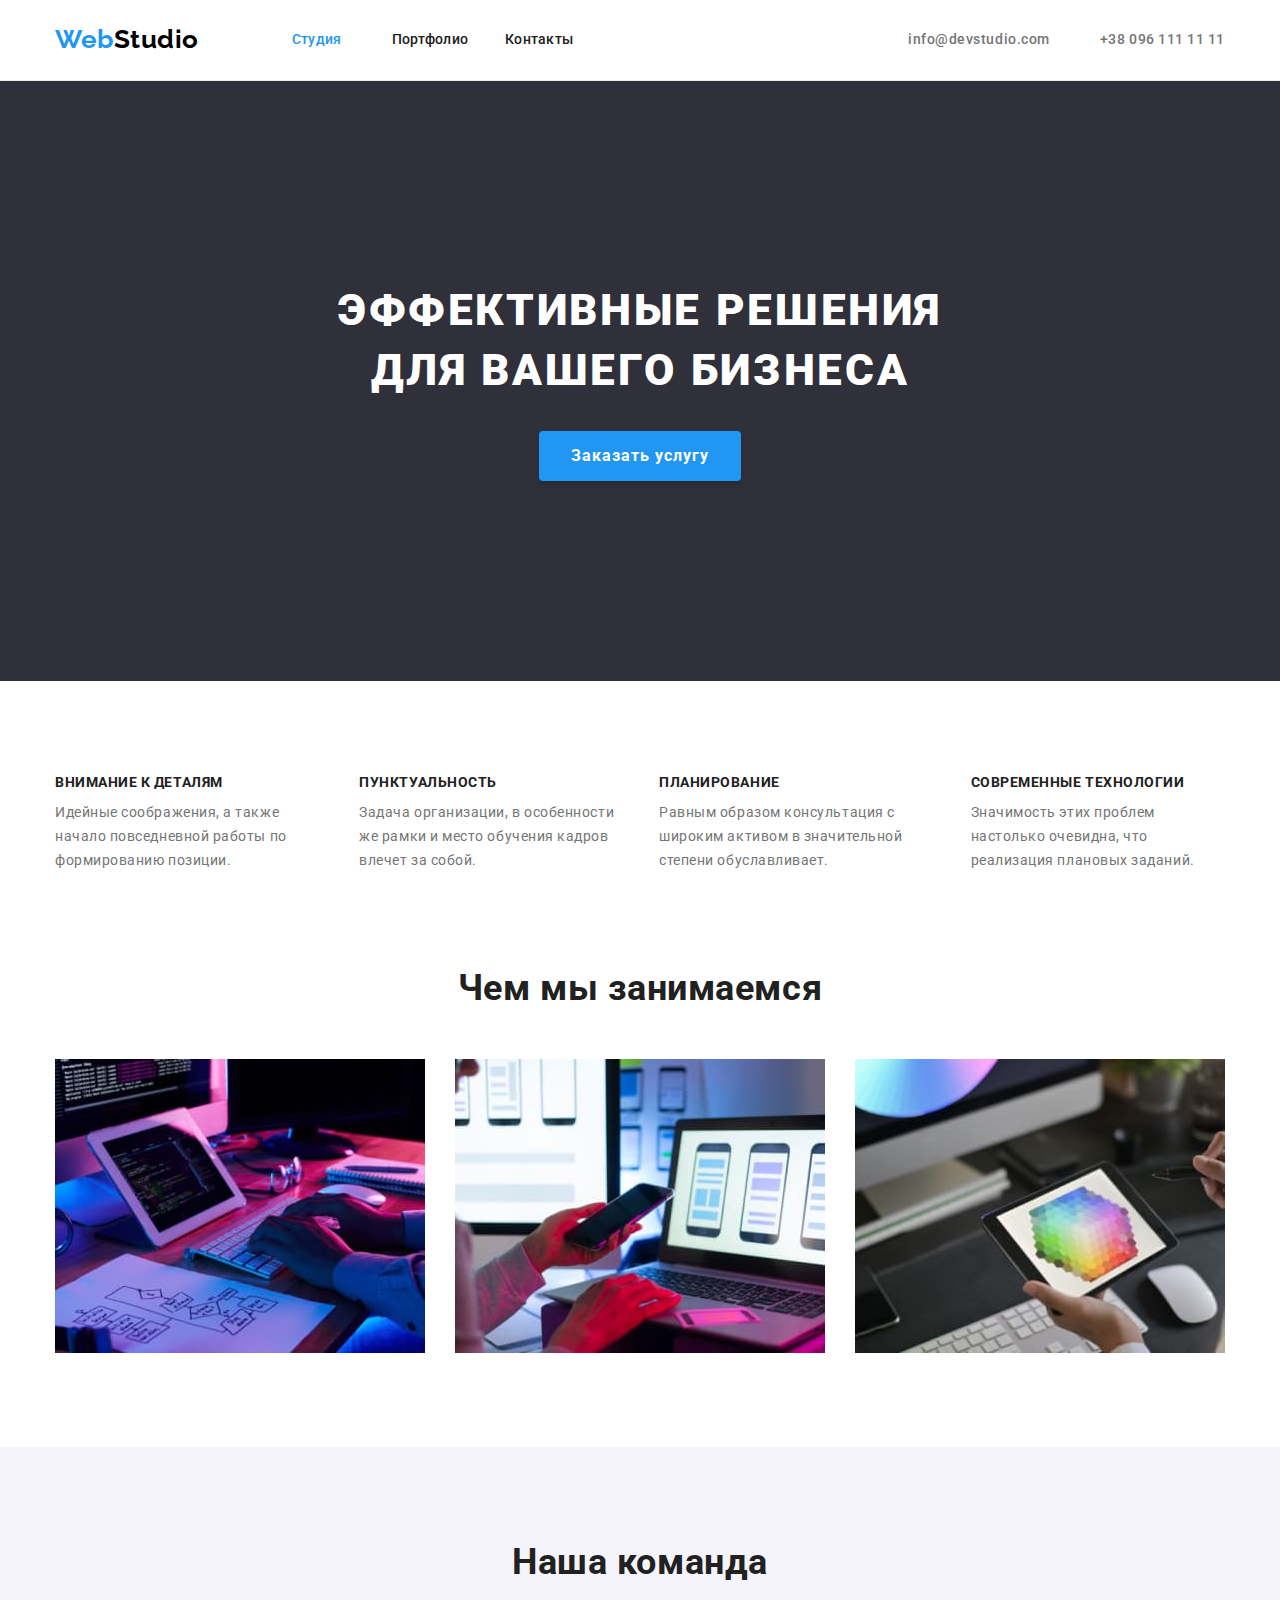
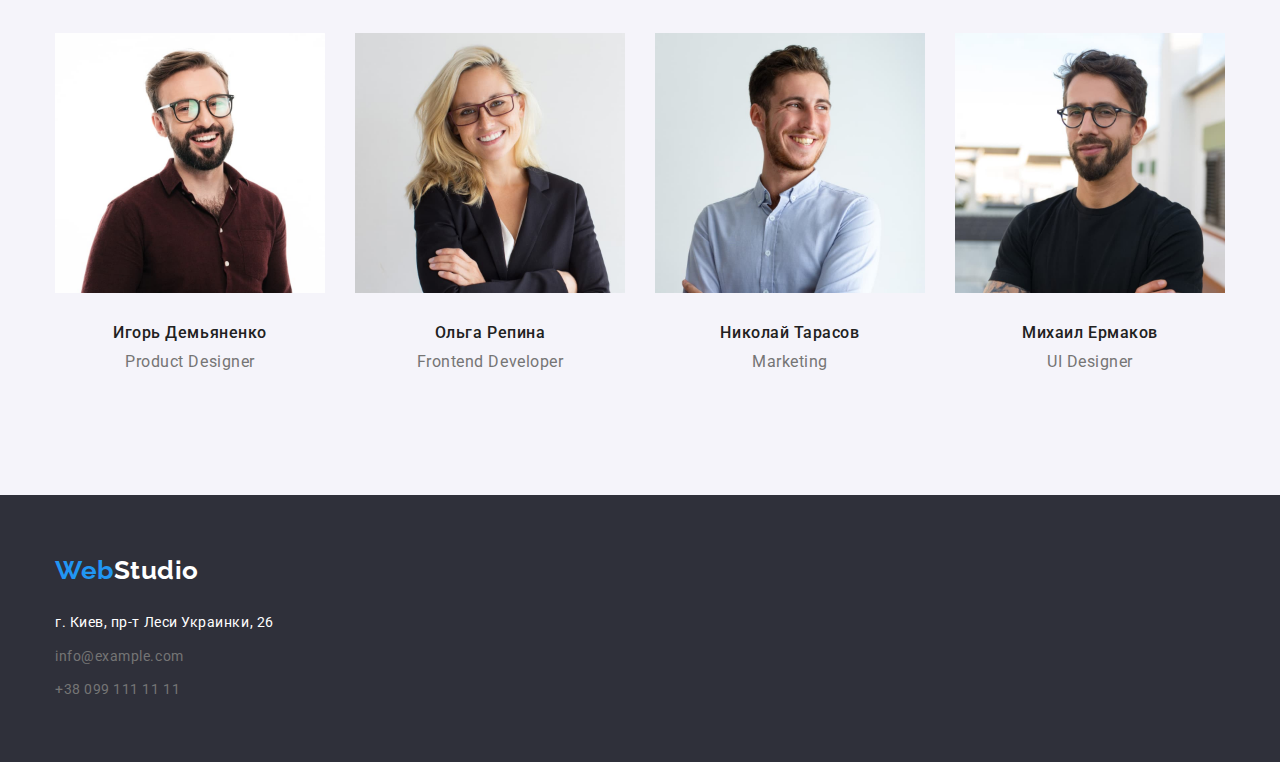
==== commit 212eaad6: "Исправления" ====
--- a/index.html
+++ b/index.html
@@ -50,7 +50,7 @@
         </div>
       </section>
       <!--Преимущества-->
-      <section class="benefits">
+      <section class="section benefits">
         <div class="conteiner">
           <h2 hidden>Преимущества</h2>
           <ul class="benefits-list list">
@@ -82,7 +82,7 @@
         </div>
       </section>
       <!--Род деятельности-->
-      <section class="occupation">
+      <section class="section">
         <div class="conteiner">
           <h2 class="title">Чем мы занимаемся</h2>
           <ul class="occupation-list list">
--- a/css/styles.css
+++ b/css/styles.css
@@ -67,6 +67,10 @@
 /* Хедер*/
 
 .header {
+  border-bottom-width: 1px;
+  border-bottom-style: solid;
+  border-bottom-color: #ececec;
+
   background-color: var(--primary-white-color);
 }
 
@@ -209,9 +213,11 @@
 
 /* Секция преимущества */
 
+.section {
+  padding-top: var(--secondary-item-size);
+}
+
 .benefits {
-  margin-top: var(--secondary-item-size);
-
   background-color: var(--primary-white-color);
 }
 
@@ -245,10 +251,6 @@
 }
 
 /* Секция род деятельности */
-
-.occupation {
-  margin-top: var(--secondary-item-size);
-}
 
 .title {
   font-weight: 700;
@@ -406,6 +408,9 @@
 .portfolio-item {
   margin-bottom: var(--primary-item-size);
   margin-left: var(--primary-item-size);
+  border-bottom-width: 1px;
+  border-bottom-style: solid;
+  border-bottom-color: #ececec;
 }
 
 .portfolio-title {
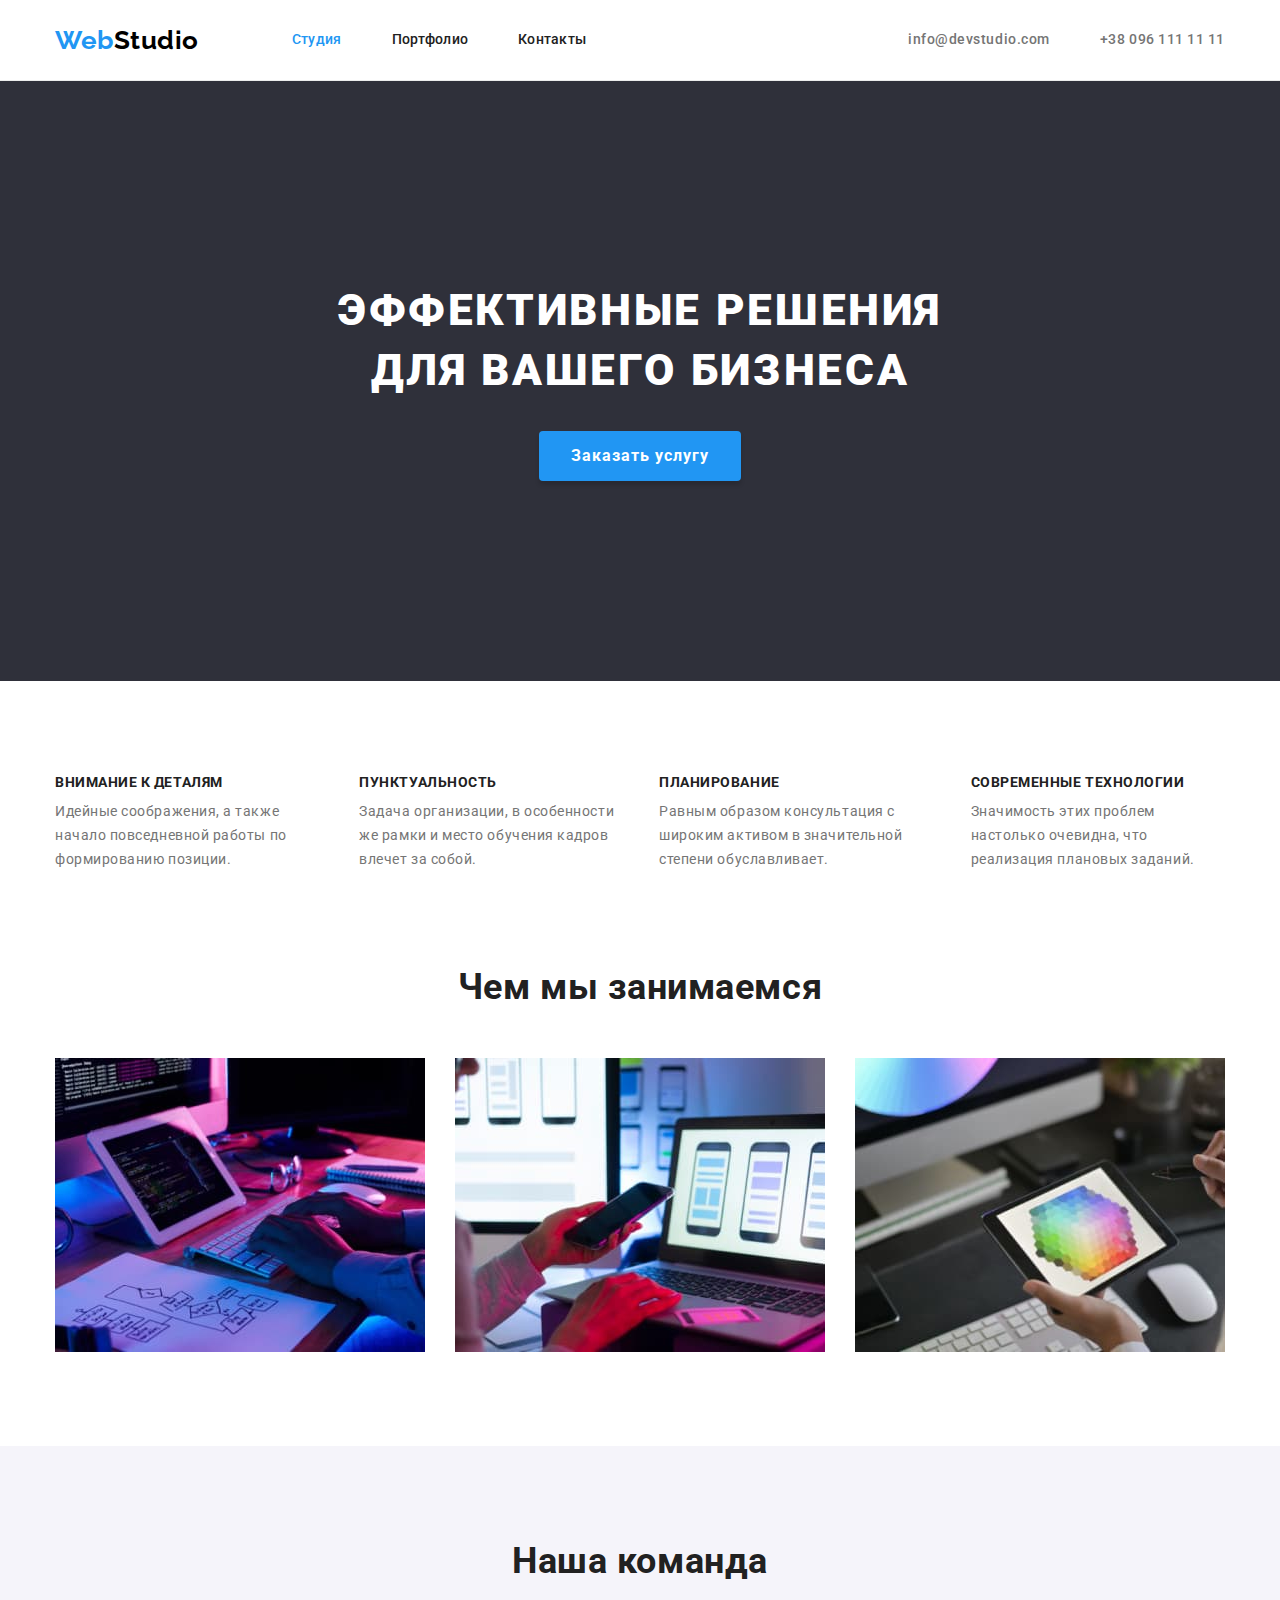
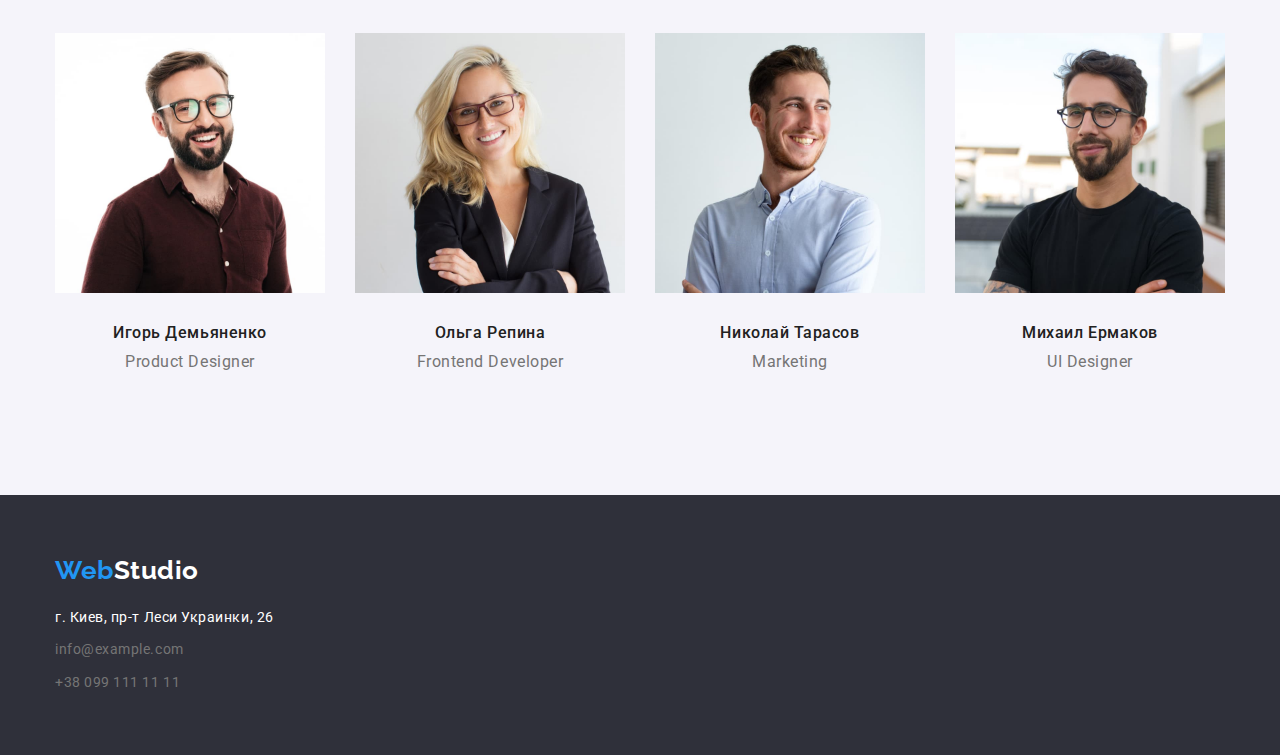
==== commit 7d2a1b8f: "Исправлено" ====
--- a/index.html
+++ b/index.html
@@ -22,13 +22,13 @@
     <header class="header">
       <div class="conteiner heder-conteiner">
         <nav class="nav">
-          <a href="./index.html" class="logo">Web<span class="logo-black">Studio</span> </a>
+          <a href="./index.html" class="logo">Web<span class="logo-black">Studio</span></a>
           <ul class="site-nav list">
-            <li class="link"><a href="" class="nav-link current">Студия</a></li>
-            <li class="link-portfolio">
-              <a href="./portfolio.html" class="nav-link">Портфолио</a>
+            <li class="site-nav-item"><a href="" class="site-nav-link current">Студия</a></li>
+            <li class="site-nav-item">
+              <a href="./portfolio.html" class="site-nav-link">Портфолио</a>
             </li>
-            <li><a href="" class="nav-link">Контакты</a></li>
+            <li class="site-nav-item"><a href="" class="site-nav-link">Контакты</a></li>
           </ul>
         </nav>
         <ul class="contacts list">
@@ -50,31 +50,31 @@
         </div>
       </section>
       <!--Преимущества-->
-      <section class="section benefits">
+      <section class="section">
         <div class="conteiner">
-          <h2 hidden>Преимущества</h2>
-          <ul class="benefits-list list">
-            <li class="benefits-item">
-              <h3 class="benefits-title">Внимание к деталям</h3>
-              <p class="benefits-text">
+          <h2 class="visually-hidden" aria-hidden="true" tabindex="-1">Преимущества</h2>
+          <ul class="section-list list">
+            <li class="section-item">
+              <h3 class="section-title">Внимание к деталям</h3>
+              <p class="section-text">
                 Идейные соображения, а также начало повседневной работы по формированию позиции.
               </p>
             </li>
-            <li class="benefits-item">
-              <h3 class="benefits-title">Пунктуальность</h3>
-              <p class="benefits-text">
+            <li class="section-item">
+              <h3 class="section-title">Пунктуальность</h3>
+              <p class="section-text">
                 Задача организации, в особенности же рамки и место обучения кадров влечет за собой.
               </p>
             </li>
-            <li class="benefits-item">
-              <h3 class="benefits-title">Планирование</h3>
-              <p class="benefits-text">
+            <li class="section-item">
+              <h3 class="section-title">Планирование</h3>
+              <p class="section-text">
                 Равным образом консультация с широким активом в значительной степени обуславливает.
               </p>
             </li>
-            <li class="benefits-item">
-              <h3 class="benefits-title">Современные технологии</h3>
-              <p class="benefits-text">
+            <li class="section-item">
+              <h3 class="section-title">Современные технологии</h3>
+              <p class="section-text">
                 Значимость этих проблем настолько очевидна, что реализация плановых заданий.
               </p>
             </li>
@@ -82,21 +82,21 @@
         </div>
       </section>
       <!--Род деятельности-->
-      <section class="section">
+      <section class="work section">
         <div class="conteiner">
           <h2 class="title">Чем мы занимаемся</h2>
-          <ul class="occupation-list list">
-            <li class="occupation-img">
+          <ul class="work-list list">
+            <li class="work-img">
               <img src="./images/occupation/box1.jpg" alt="Програмирование" width="370" />
             </li>
-            <li class="occupation-img">
+            <li class="work-img">
               <img
                 src="./images/occupation/box2.jpg"
                 alt="Оформление мобильных приложений"
                 width="370"
               />
             </li>
-            <li class="occupation-img">
+            <li class="work-img">
               <img
                 src="./images/occupation/box3.jpg"
                 alt="Палитра цветов на планшете"
@@ -107,29 +107,37 @@
         </div>
       </section>
       <!--Команда-->
-      <section class="team">
+      <section class="team section">
         <div class="conteiner">
           <h2 class="title">Наша команда</h2>
           <ul class="team-list list">
             <li class="team-img">
               <img src="./images/team/team1.jpg" alt="Портрет" width="270" />
-              <h3 class="team-title">Игорь Демьяненко</h3>
-              <p class="team-text">Product Designer</p>
+              <div class="card-item">
+                <h3 class="team-title">Игорь Демьяненко</h3>
+                <p class="team-text">Product Designer</p>
+              </div>
             </li>
             <li class="team-img">
               <img src="./images/team/team2.jpg" alt="Портрет" width="270" />
-              <h3 class="team-title">Ольга Репина</h3>
-              <p class="team-text">Frontend Developer</p>
+              <div class="card-item">
+                <h3 class="team-title">Ольга Репина</h3>
+                <p class="team-text">Frontend Developer</p>
+              </div>
             </li>
             <li class="team-img">
               <img src="./images/team/team3.jpg" alt="Портрет" width="270" />
-              <h3 class="team-title">Николай Тарасов</h3>
-              <p class="team-text">Marketing</p>
+              <div class="card-item">
+                <h3 class="team-title">Николай Тарасов</h3>
+                <p class="team-text">Marketing</p>
+              </div>
             </li>
             <li class="team-img">
               <img src="./images/team/team4.jpg" alt="Портрет" width="270" />
-              <h3 class="team-title">Михаил Ермаков</h3>
-              <p class="team-text">UI Designer</p>
+              <div class="card-item">
+                <h3 class="team-title">Михаил Ермаков</h3>
+                <p class="team-text">UI Designer</p>
+              </div>
             </li>
           </ul>
         </div>
@@ -142,7 +150,7 @@
         <address class="address">
           <ul class="list">
             <li class="address-item">
-              <a href="" class="adress-link">г. Киев, пр-т Леси Украинки, 26</a>
+              <a href="" class="address-link">г. Киев, пр-т Леси Украинки, 26</a>
             </li>
             <li class="contacts-footer">
               <a href="mail.to:info@example.com" class="contacts-link">info@example.com</a>
--- a/css/styles.css
+++ b/css/styles.css
@@ -35,6 +35,19 @@
   margin-bottom: 0;
 }
 
+.visually-hidden {
+  position: absolute;
+  white-space: nowrap;
+  width: 1px;
+  height: 1px;
+  overflow: hidden;
+  border: 0;
+  padding: 0;
+  clip: rect(0 0 0 0);
+  clip-path: inset(50%);
+  margin: -1px;
+}
+
 .list {
   padding-left: 0;
   list-style: none;
@@ -47,6 +60,7 @@
 img {
   display: block;
   max-width: 100%;
+  height: auto;
 }
 
 /* Контейнер */
@@ -77,7 +91,7 @@
 /* Логотип */
 
 .logo {
-  margin: 24px 93px 25px 0;
+  margin-right: 93px;
 
   font-family: var(--secondary-font);
   font-weight: 700;
@@ -96,7 +110,6 @@
 
 .logo-footer {
   display: block;
-  padding-top: 60px;
 
   font-family: var(--secondary-font);
   font-weight: 700;
@@ -121,24 +134,22 @@
   letter-spacing: 0.02em;
 }
 
-.link {
+.site-nav-link {
+  display: block;
+  padding: 32px 0;
+  color: var(--title-text-color);
+}
+
+.site-nav-item:not(:last-child) {
   margin-right: 50px;
 }
 
-.link-portfolio {
-  margin-right: 37px;
-}
-
-.nav-link {
-  color: var(--title-text-color);
-}
-
 .site-nav .current {
   color: var(--accent-color);
 }
 
-.nav-link:hover,
-.nav-link:focus {
+.site-nav-link:hover,
+.site-nav-link:focus {
   color: var(--accent-color);
 }
 
@@ -169,13 +180,12 @@
 /* Секция герой */
 
 .hero {
-  height: 600px;
+  padding-top: 200px;
+  padding-bottom: 200px;
   background-color: var(--background-color);
 }
 
 .hero-title {
-  padding-top: 200px;
-
   font-weight: 900;
   font-size: 44px;
   line-height: 1.36;
@@ -215,26 +225,24 @@
 
 .section {
   padding-top: var(--secondary-item-size);
-}
-
-.benefits {
+  padding-bottom: var(--secondary-item-size);
   background-color: var(--primary-white-color);
 }
 
-.benefits-list {
-  display: flex;
-}
-
-.benefits-item {
+.section-list {
+  display: flex;
+}
+
+.section-item {
   padding: 0;
 }
 
-.benefits-item:not(:last-child),
+.section-item:not(:last-child),
 .team-img:not(:last-child) {
   margin-right: var(--primary-item-size);
 }
 
-.benefits-title {
+.section-title {
   font-weight: 700;
   font-size: 14px;
   line-height: 1.14;
@@ -242,7 +250,7 @@
   color: var(--title-text-color);
 }
 
-.benefits-text {
+.section-text {
   margin-top: 10px;
 
   font-size: 14px;
@@ -252,6 +260,10 @@
 
 /* Секция род деятельности */
 
+.work {
+  padding-top: 0;
+}
+
 .title {
   font-weight: 700;
   font-size: 36px;
@@ -260,35 +272,30 @@
   color: var(--title-text-color);
 }
 
-.occupation-list {
+.work-list {
   display: flex;
   justify-content: space-between;
-  padding-bottom: var(--secondary-item-size);
-}
-
-.occupation-list:last-child {
+  margin-top: 50px;
+}
+
+.work-list:last-child {
   padding-right: 0;
 }
 
-.occupation-img {
+/* Секция команда */
+
+.team {
+  background-color: var(--bgc-secondary-color);
+}
+
+.team-list {
+  display: flex;
   margin-top: 50px;
 }
 
-/* Секция команда */
-
-.team {
-  padding-top: var(--secondary-item-size);
-
-  background-color: var(--bgc-secondary-color);
-}
-
-.team-list {
-  display: flex;
-  margin-top: 50px;
-}
-
-.team-img {
-  padding-bottom: var(--secondary-item-size);
+.card-item {
+  padding-top: var(--primary-item-size);
+  padding-bottom: var(--primary-item-size);
 }
 
 .team-list .team-title {
@@ -300,8 +307,6 @@
 }
 
 .team-title {
-  margin-top: var(--primary-item-size);
-
   font-weight: 500;
   font-size: 16px;
   line-height: 1.19;
@@ -310,7 +315,6 @@
 
 .team-text {
   margin-top: 10px;
-  margin-bottom: var(--primary-item-size);
 
   font-size: 16px;
   line-height: 1.19;
@@ -321,22 +325,24 @@
 /* Футер */
 
 .footer {
+  padding-top: 60px;
+  padding-bottom: 60px;
   background-color: var(--background-color);
 }
 
 .address {
   margin-top: 20px;
+
   font-style: normal;
-}
-
-.adress-link {
-  font-size: 14px;
-  color: var(--primary-white-color);
-}
-
-.contacts-footer {
   font-size: 14px;
   line-height: 1.71;
+}
+
+.address-link {
+  color: var(--primary-white-color);
+}
+
+.contacts-footer {
   color: rgba(255, 255, 255, 0.6);
 }
 
@@ -344,10 +350,6 @@
   margin-top: 9px;
 }
 
-.contacts-footer:last-child {
-  padding-bottom: 60px;
-}
-
 /* Cтили для страницы портфолио */
 
 .site-nav .current {
@@ -364,7 +366,6 @@
 .btn-list {
   display: flex;
   justify-content: center;
-  padding-top: var(--secondary-item-size);
 }
 
 .button {
@@ -399,8 +400,7 @@
 .portfolio-list {
   display: flex;
   flex-wrap: wrap;
-  flex-basis: calc(100% / 3 - 30px);
-  margin-top: 52px;
+  margin-top: 50px;
   margin-bottom: -30px;
   margin-left: -30px;
 }
@@ -408,13 +408,24 @@
 .portfolio-item {
   margin-bottom: var(--primary-item-size);
   margin-left: var(--primary-item-size);
+}
+
+.card-element {
+  padding: 20px 24px;
+
+  border-right-width: 1px;
+  border-right-style: solid;
+  border-right-color: #eeeeee;
   border-bottom-width: 1px;
   border-bottom-style: solid;
-  border-bottom-color: #ececec;
+  border-bottom-color: #eeeeee;
+  border-left-width: 1px;
+  border-left-style: solid;
+  border-left-color: #eeeeee;
 }
 
 .portfolio-title {
-  margin: 20px 24px 4px;
+  margin-top: 4px;
 
   font-weight: 700;
   font-size: 18px;
@@ -423,8 +434,6 @@
 }
 
 .portfolio-text {
-  margin: 0 24px 20px;
-
   font-size: 16px;
   line-height: 1.87;
   color: var(--primary-text-color);
